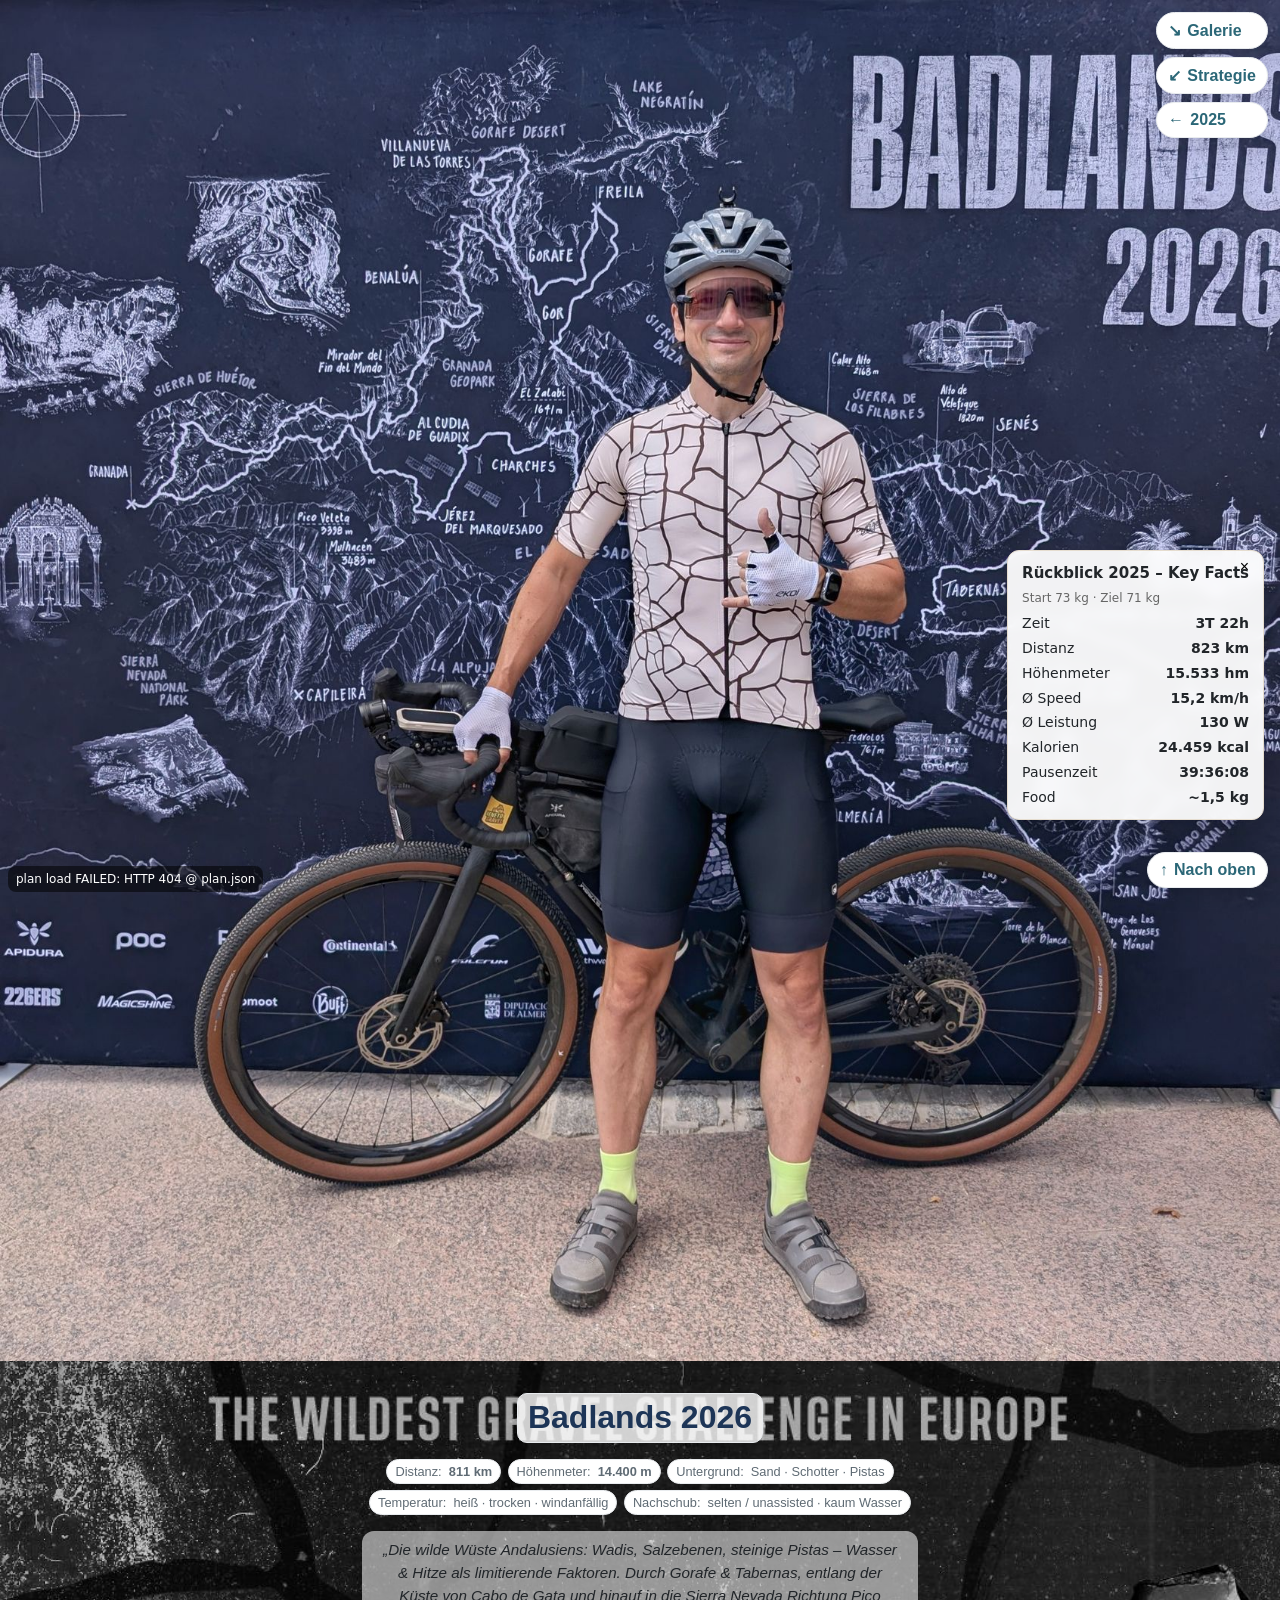
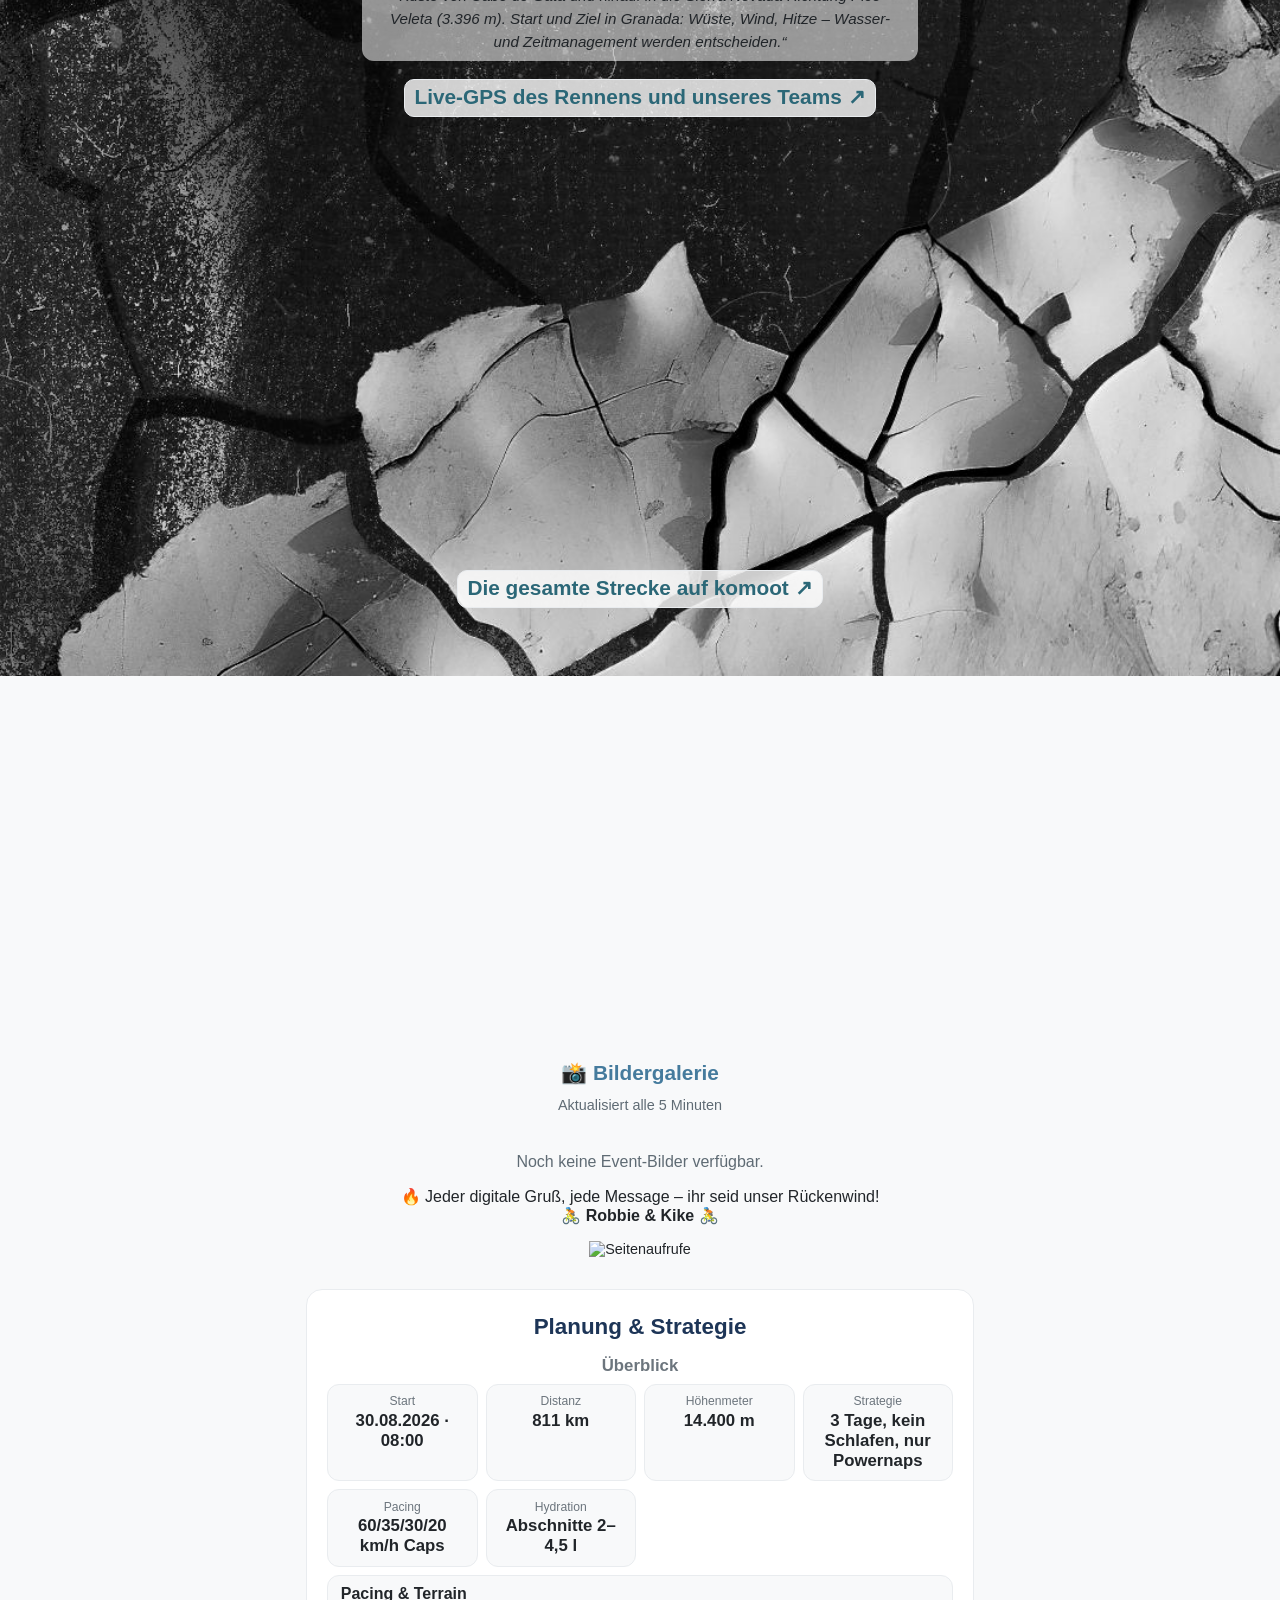
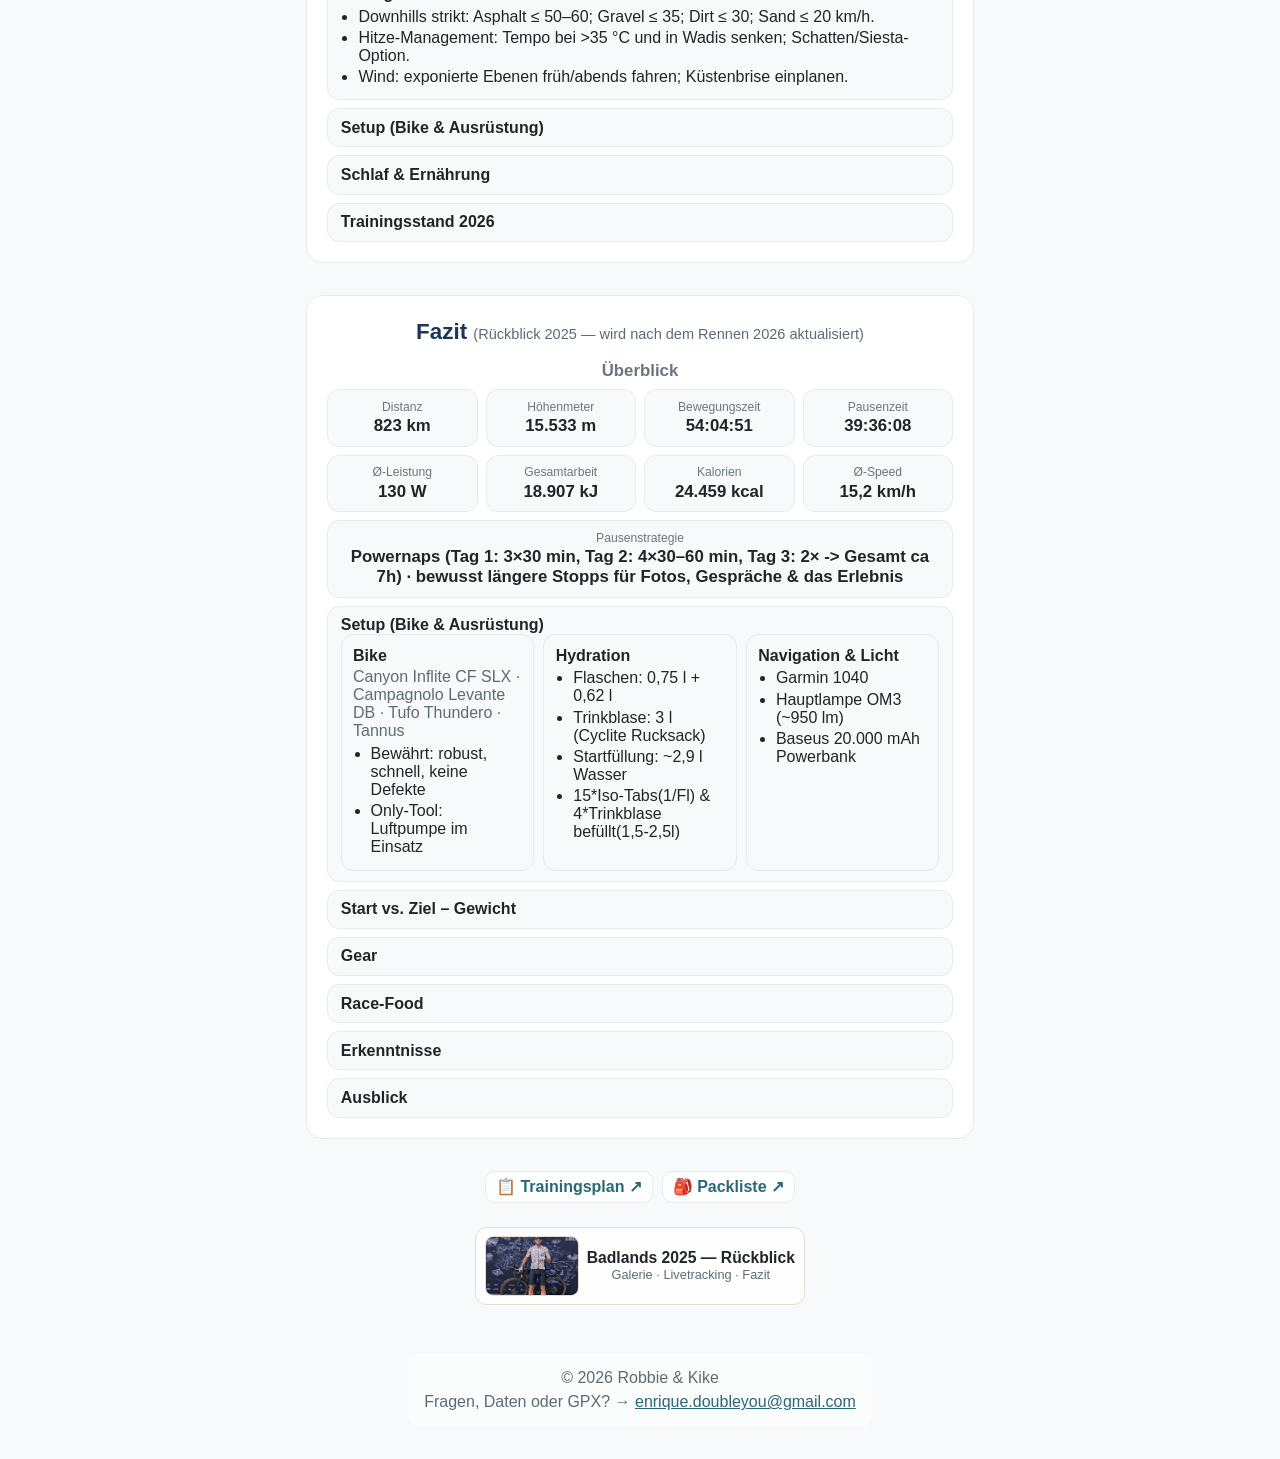
==== badlands-2026/index.html @ 0237805b "Add files via upload" ====
<!DOCTYPE html>
<html lang="de">
<head>
<meta charset="UTF-8" />
<meta name="viewport" content="width=device-width, initial-scale=1.0"/>
<title>Badlands 2026</title>
<style>
body {
  margin: 0;
  font-family: 'Segoe UI', Tahoma, Geneva, Verdana, sans-serif;
  background-color: #f8f9fa;
  color: #212529;
  display: flex;
  flex-direction: column;
  align-items: center;
}
header {
  width: 100%;
}
header img {
  width: 100%;
  height: auto;
  display: block;
}
main {
  padding: 1rem;
  max-width: 700px;
  width: 100%;
  box-sizing: border-box;
  text-align: center;
}
h1 {
  font-size: 2em;
  margin: 0.5em 0;
  color: #1d3557;
}
h1 a {
  text-decoration: none;
  color: inherit;
}
h1 a:hover {
  text-decoration: underline;
}
h2 {
  font-size: 1.3em;
  margin-bottom: 1em;
  color: #457b9d;
}
.responsive-frame {
  width: 100%;
  max-width: 700px;
  height: 400px;
  border: none;
  margin: 0 auto 2em;
  display: block;
}
.komoot {
  margin-bottom: 2em;
}
footer {
  text-align: center;
  padding: 1rem;
  color:var(--muted-global);
  background: rgba(255,255,255,.55);
  border-radius: 12px;
  margin: 1rem 12px 2rem;
}
@media(prefers-color-scheme:dark){ footer{ background: rgba(11,13,16,.55); } }
#counter {
  font-size: 0.9em;
  margin-top: 1em;
}
.bildergalerie{display:grid;grid-template-columns:repeat(auto-fit,minmax(110px,1fr));gap:8px;justify-items:center;margin-bottom:2em}
.bildergalerie>div{width:100%}
.bildergalerie img{width:100%;height:auto;aspect-ratio:4/3;object-fit:cover;border-radius:6px;cursor:pointer;box-shadow:0 2px 6px rgba(0,0,0,.1)}
.lightbox {
  display: none;
  position: fixed;
  z-index: 9999;
  top: 0;
  left: 0;
  width: 100vw;
  height: 100vh;
  background: rgba(0, 0, 0, 0.8);
  justify-content: center;
  align-items: center;
}
.lightbox img {
  max-width: 90vw;
  max-height: 90vh;
  box-shadow: 0 0 20px rgba(0,0,0,0.5);
}
.lightbox:target {
  display: flex;
}
.lightbox-close {
  position: absolute;
  top: 20px;
  right: 30px;
  color: white;
  font-size: 2em;
  text-decoration: none;
}
/* === Abschluss & Ressourcen (scoped, light theme) === */
.abschluss{--bg:#ffffff;--fg:#212529;--muted:#6c757d;--acc:#1d3557;--bd:#e9ecef;--chip:#f8f9fa}
.abschluss{margin:2rem auto;padding:1.25rem;border:1px solid var(--bd);border-radius:16px;background:var(--bg);max-width:700px}
.abschluss *{box-sizing:border-box;color:var(--fg)}
.abschluss h2{margin:.2rem 0 1rem;font-size:1.4rem;color:var(--acc)}
.abschluss h3{margin:1rem 0 .5rem;font-size:1.05rem;color:var(--muted)}
.badges{display:grid;grid-template-columns:repeat(auto-fit,minmax(140px,1fr));gap:.5rem;margin:0 0 .5rem;padding:0;list-style:none}
.badges li{background:var(--chip);border:1px solid var(--bd);padding:.6rem .7rem;border-radius:12px;display:flex;flex-direction:column;gap:.15rem}
.badges li.wide { grid-column: 1 / -1; }
.badges span{font-size:.76rem;color:var(--muted)}
.badges strong{font-size:1.05rem}
.grid{display:grid;grid-template-columns:repeat(auto-fit,minmax(180px,1fr));gap:.6rem}
.card{border:1px solid var(--bd);background:var(--chip);border-radius:12px;padding:.7rem}
.list{margin:.3rem 0 0;padding-left:1.1rem;text-align:left}
.list li{margin:.2rem 0}
.meta{display:flex;flex-wrap:wrap;gap:.5rem;margin-top:.5rem}
.chip{font-size:.75rem;padding:.2rem .45rem;border:1px solid var(--bd);border-radius:999px;background:#fff;color:var(--muted)}
.downloads{display:grid;grid-template-columns:repeat(auto-fit,minmax(220px,1fr));gap:.5rem;margin-top:.6rem}
.btn{display:inline-flex;align-items:center;justify-content:center;gap:.5rem;padding:.6rem .8rem;border-radius:10px;border:1px solid var(--bd);background:#fff;text-decoration:none}
.btn:hover{transform:translateY(-1px)}
.btn svg{width:18px;height:18px}
details.ab{border:1px solid var(--bd);border-radius:12px;background:var(--chip);padding:.6rem .8rem;margin-top:.5rem;text-align:left}
details.ab summary{cursor:pointer;font-weight:600;list-style:none}
details.ab summary::-webkit-details-marker{display:none}
.footer-minor{margin-top:.7rem;padding-top:.6rem;border-top:1px dashed var(--bd);display:flex;flex-wrap:wrap;gap:.5rem;align-items:center;justify-content:space-between}
@media (prefers-reduced-motion:no-preference){.btn{transition:transform .15s ease}}
/* === TOC FAB (Floating "Zur Galerie") === */
.toc-fab{position:fixed;right:max(12px, env(safe-area-inset-right));top:max(12px, env(safe-area-inset-top));z-index:9999;
display:inline-flex;align-items:center;gap:.4rem;padding:.5rem .7rem;border-radius:999px;border:1px solid #e9ecef;
background:#ffffff;text-decoration:none;box-shadow:0 6px 20px rgba(0,0,0,.12);font-weight:600}
.toc-fab:hover{transform:translateY(-1px)}
.toc-fab:focus{outline:2px solid #1d3557;outline-offset:2px}
@media (prefers-reduced-motion:no-preference){.toc-fab{transition:transform .15s ease, box-shadow .15s ease}}
@media (max-width:480px){.toc-fab span{display:none}}
@media (prefers-color-scheme:dark){
.toc-fab{background:#11161b;border-color:#2a2e33;color:#e8ecef;box-shadow:0 6px 20px rgba(0,0,0,.5)}
}
/*===util===*/html{scroll-behavior:smooth}/*===abschluss-auto-theme===*/.abschluss{--bg:#ffffff;--fg:#212529;--muted:#6c757d;--acc:#1d3557;--bd:#e9ecef;--chip:#f8f9fa;--ok:#00b37a;--warn:#ffb020;--err:#ff5a5f;scroll-margin-top:80px}@media(prefers-color-scheme:dark){.abschluss{--bg:#0b0d10;--fg:#e8ecef;--muted:#9aa4ad;--acc:#3aa0ff;--bd:#24303a;--chip:#12171c}}
/*===fab-top===*/.totop-fab{position:fixed;right:max(12px,env(safe-area-inset-right));bottom:max(12px,env(safe-area-inset-bottom));z-index:9999;display:inline-flex;align-items:center;gap:.4rem;padding:.5rem .7rem;border-radius:999px;border:1px solid #e9ecef;background:#ffffff;text-decoration:none;box-shadow:0 6px 20px rgba(0,0,0,.12);font-weight:600}.totop-fab:hover{transform:translateY(-1px)}.totop-fab:focus{outline:2px solid #1d3557;outline-offset:2px}@media(prefers-color-scheme:dark){.totop-fab{background:#11161b;border-color:#2a2e33;color:#e8ecef;box-shadow:0 6px 20px rgba(0,0,0,.5)}}
/* Badlands Kernaussagen */
.keychips{display:flex;flex-wrap:wrap;gap:.4rem;justify-content:center;margin:.5rem 0 1rem}
.keychips .chip{font-size:.8rem;padding:.25rem .5rem;border:1px solid #e9ecef;border-radius:999px;background:#fff;color:#495057}
.keynote{font-size:.95rem;color:#555;margin:.25rem 0 1rem}
/* FAB left (Strategie) */
.toc-left{position:fixed;left:max(12px,env(safe-area-inset-left));top:max(12px,env(safe-area-inset-top));z-index:9999;
display:inline-flex;align-items:center;gap:.4rem;padding:.5rem .7rem;border-radius:999px;border:1px solid #e9ecef;
background:#ffffff;text-decoration:none;box-shadow:0 6px 20px rgba(0,0,0,.12);font-weight:600}
.toc-left:hover{transform:translateY(-1px)}
@media (prefers-color-scheme:dark){
.toc-left{background:#11161b;border-color:#2a2e33;color:#e8ecef;box-shadow:0 6px 20px rgba(0,0,0,.5)}
}
/* === Desert Theme (Wüste/Meer) === */
:root{
--sand:#f3e6cf;
--dune:#ead9bd;
--sea:#2b6777;
--bd-desert:#e6ddcf;
}
@media(prefers-color-scheme:dark){
:root{
--sand:#2b241d;
--dune:#342b23;
--sea:#7bc3d4;
--bd-desert:#463b30;
}
}
body{
background-image:
  linear-gradient(180deg, rgba(243,230,207,.40) 0%, rgba(234,217,189,.40) 55%, rgba(239,246,248,.55) 100%),
  url('badlands-bg.jpg');
background-size: cover;
background-position: center top;
background-attachment: fixed;
background-repeat: no-repeat;
}
@media(prefers-color-scheme:dark){
body{
background-image:
  linear-gradient(180deg, rgba(43,36,29,.45) 0%, rgba(52,43,35,.45) 55%, rgba(20,26,31,.6) 100%),
  url('badlands-bg.jpg');
}
}
@media (pointer: coarse){
body{ background-attachment: scroll; }
}
a{ color: var(--sea); }
.keynote{max-width:62ch;margin:.75rem auto 1rem;text-align:center;line-height:1.5;padding:.5rem 1rem;background:rgba(255,255,255,.55);border-radius:12px}
@media(prefers-color-scheme:dark){.keynote{background:rgba(11,13,16,.55)}}
@media (max-width:480px){.keynote{font-size:.98rem}}
.responsive-frame{width:100%;aspect-ratio:16/9;border:0}
.mini-prev{display:flex;justify-content:center;margin:.5rem 0 1rem}
.mini-card{display:grid;grid-template-columns:92px 1fr;gap:.6rem;align-items:center;
border:1px solid var(--bd-desert, #e9ecef);border-radius:12px;padding:.5rem .6rem;text-decoration:none;background:#ffffffdd}
.mini-thumb{width:92px;height:58px;border-radius:8px;border:1px solid var(--bd-desert, #e9ecef);object-fit:cover;display:block}
.mini-card strong{display:block;font-size:.98rem}
.mini-card span{display:block;font-size:.8rem;color:var(--muted-global)}
@media(prefers-color-scheme:dark){
.mini-card{background:#11161bdd;border-color:#2a2e33}
.mini-thumb{border-color:#2a2e33;background:linear-gradient(135deg,#4a3f30,#34302a)}
.mini-card span{color:#a5acb1}
}
.fab.bl-left{
position:fixed;left:max(12px,env(safe-area-inset-left));bottom:max(12px,env(safe-area-inset-bottom));z-index:9999;
display:inline-flex;align-items:center;gap:.4rem;padding:.55rem .8rem;border-radius:999px;border:1px solid var(--bd-desert, #e9ecef);
background:#ffffffe6;text-decoration:none;box-shadow:0 6px 20px rgba(0,0,0,.12);font-weight:600
}
.fab.bl-left:hover{transform:translateY(-1px)}
@media(prefers-color-scheme:dark){
.fab.bl-left{background:#11161be6;border-color:#2a2e33;color:#e8ecef;box-shadow:0 6px 20px rgba(0,0,0,.5)}
}
.komoot h2{text-align:center}
:root{ --fg-global:#212529; --muted-global:#5f6b74; }
@media(prefers-color-scheme:dark){
:root{ --fg-global:#e8ecef; --muted-global:#b4bec7; }
}
body{ color: var(--fg-global); }
footer{ color: var(--muted-global); }
.keychips .chip{ color: var(--muted-global); }
.mini-card span{ color: var(--muted-global); }
.keynote{ color: var(--fg-global); }
#timestamp, #noImages{ color: var(--muted-global) !important; }
@media (prefers-color-scheme:dark){
h1, h2 { color:#3aa0ff; }
}
@media (prefers-color-scheme:dark){
.keychips .chip{
background:#141a1f;
border-color:#2a2e33;
color:var(--fg-global);
}
.keychips .chip strong{ color:var(--fg-global); }
}
.fab-stack{
position:fixed;
right:max(12px, env(safe-area-inset-right));
top:max(12px, env(safe-area-inset-top));
z-index:9999;
display:flex;
flex-direction:column;
gap:8px;
}
.fab-pill{
display:inline-flex;align-items:center;gap:.4rem;
padding:.5rem .7rem;border-radius:999px;border:1px solid #e9ecef;
background:#ffffff;text-decoration:none;box-shadow:0 6px 20px rgba(0,0,0,.12);font-weight:600
}
.fab-pill:hover{transform:translateY(-1px)}
.fab-pill:focus{outline:2px solid #1d3557;outline-offset:2px}
@media (prefers-color-scheme:dark){
.fab-pill{background:#11161b;border-color:#2a2e33;color:#e8ecef;box-shadow:0 6px 20px rgba(0,0,0,.5)}
}
@media (max-width:480px){.fab-pill span{display:none}}
.mini-card, .mini-card:visited { color: inherit; }
.mini-card{ -webkit-tap-highlight-color: rgba(0,0,0,0); }
.mini-thumb{ -webkit-tap-highlight-color: rgba(0,0,0,0); }
.mini-card:focus, .mini-card:active{ outline: none; box-shadow: none; }
.mini-card{
transition: border-color .15s ease, box-shadow .15s ease, transform .15s ease;
}
.mini-card:hover, .mini-card:focus-visible{
border-color: var(--sea);
box-shadow: 0 6px 22px rgba(0,0,0,.18), 0 2px 6px rgba(0,0,0,.12);
transform: translateY(-1px) scale(1.01);
}
@media (prefers-color-scheme:dark){
.mini-card:hover, .mini-card:focus-visible{
border-color: #3aa0ff;
box-shadow: 0 10px 28px rgba(0,0,0,.45), 0 2px 8px rgba(0,0,0,.35);
}
}
@media (prefers-reduced-motion:reduce){
.mini-card{ transition: border-color .15s ease, box-shadow .15s ease; }
.mini-card:hover, .mini-card:focus-visible{ transform:none; }
}
.link-card{
display:inline-flex;align-items:center;gap:.4rem;
padding:.35rem .6rem;border-radius:10px;border:1px solid #e9ecef;
background:#ffffffcc;text-decoration:none;font-weight:600;
transition:border-color .15s ease, box-shadow .15s ease, transform .15s ease;
}
.link-card:hover, .link-card:focus-visible{
border-color:var(--sea);
box-shadow:0 6px 22px rgba(0,0,0,.18), 0 2px 6px rgba(0,0,0,.12);
transform:translateY(-1px) scale(1.01);
}
@media (prefers-color-scheme:dark){
.link-card{background:#11161bcc;border-color:#2a2e33;color:#e8ecef}
.link-card:hover, .link-card:focus-visible{
border-color:#3aa0ff;
box-shadow:0 10px 28px rgba(0,0,0,.45), 0 2px 8px rgba(0,0,0,.35);
}
}
@media (max-width:480px){ .link-card{ padding:.3rem .55rem } }
@media (prefers-reduced-motion:reduce){ .link-card{ transition:border-color .15s ease, box-shadow .15s ease; } }
.komoot #komoot-action{ text-align:center; }
h2 .heading-card{ font-size:1em; line-height:1.2; }
h2{ text-align:center; }
@media (max-width:480px){
.fab-pill span{ display:inline; }
.fab-pill{ padding:.45rem .6rem; }
}
@media (max-width:360px){.bildergalerie{grid-template-columns:repeat(auto-fit,minmax(100px,1fr))}}
.setup-media{display:grid;grid-template-columns:repeat(auto-fit,minmax(160px,1fr));gap:10px;margin-top:.6rem}
.setup-media figure{margin:0}
.setup-media img{width:100%;height:auto;aspect-ratio:4/3;object-fit:cover;border-radius:8px;box-shadow:0 2px 6px rgba(0,0,0,.1)}
.setup-media figcaption{font-size:.8rem;color:var(--muted-global);text-align:center;margin-top:.3rem}
.setup-placeholder{padding:.6rem;border:1px dashed var(--bd, #e9ecef);border-radius:8px;color:var(--muted-global);text-align:center}
/* Key-Facts Bubble */
.fazit-bubble {
position: fixed; right: 16px; bottom: 80px; z-index: 1000;
max-width: 280px; padding: 12px 14px; border-radius: 12px;
backdrop-filter: blur(6px);
background: #fffffff0; border: 1px solid var(--bd-desert, #e9ecef);
box-shadow: 0 8px 28px rgba(0,0,0,.14);
font-family: system-ui, -apple-system, Segoe UI, Roboto, sans-serif;
font-size: 14px; line-height: 1.35;
}
.fazit-bubble h4 { margin: 0 0 6px 0; font-size: 15px; }
.fazit-bubble .muted { color: #666; font-size: 12px; }
.fazit-bubble .kpi { display: grid; grid-template-columns: auto auto;
gap: 6px 10px; margin-top: 8px; font-variant-numeric: tabular-nums; }
.fazit-bubble .kpi b { justify-self: end; }
.fazit-bubble .close { position:absolute; top:6px; right:8px; cursor:pointer;
border:none; background:transparent; font-size:16px; }
@media (prefers-color-scheme:dark){
.fazit-bubble{ background:#11161be6; border-color:#2a2e33; color:#e8ecef;
box-shadow: 0 10px 28px rgba(0,0,0,.5); }
.fazit-bubble .muted{ color:#9aa4ad; }
}
/* Trainingsplan/Packliste-Links unten */
.res-links{display:flex; gap:.6rem; justify-content:center; flex-wrap:wrap; margin:1.5rem 0}
</style>
<meta name="description" content="&quot;Die wilde Wüste Andalusiens: Wadis, Salzebenen, steinige Pistas – Wasser & Hitze als limitierende Faktoren. Durch Gorafe & Tabernas, entlang der Küste von Cabo de Gata und hinauf in die Sierra Nevada Richtung Pico Veleta (3.396 m). Start und Ziel in Granada: Wüste, Wind, Hitze – Wasser- und Zeitmanagement werden entscheiden.&quot;">
<meta property="og:title" content="Badlands 2026 — Live-Tracking, Galerie &amp; Planung">
<meta property="og:description" content="&quot;Die wilde Wüste Andalusiens: Wadis, Salzebenen, steinige Pistas – Wasser & Hitze als limitierende Faktoren. Durch Gorafe & Tabernas, entlang der Küste von Cabo de Gata und hinauf in die Sierra Nevada Richtung Pico Veleta (3.396 m). Start und Ziel in Granada: Wüste, Wind, Hitze – Wasser- und Zeitmanagement werden entscheiden.&quot;">
<meta property="og:type" content="website">
<meta property="og:locale" content="de_DE">
<meta property="og:image" content="https://enrique-doubleyou.github.io/badlands-hub/badlands-2026/start-foto.jpg">
<meta name="twitter:card" content="summary_large_image">
<meta name="twitter:title" content="Badlands 2026 — Live-Tracking, Galerie &amp; Planung">
<meta name="twitter:description" content="&quot;Die wilde Wüste Andalusiens: Wadis, Salzebenen, steinige Pistas – Wasser & Hitze als limitierende Faktoren. Durch Gorafe & Tabernas, entlang der Küste von Cabo de Gata und hinauf in die Sierra Nevada Richtung Pico Veleta (3.396 m). Start und Ziel in Granada: Wüste, Wind, Hitze – Wasser- und Zeitmanagement werden entscheiden.&quot;">
<meta name="twitter:image" content="https://enrique-doubleyou.github.io/badlands-hub/badlands-2026/start-foto.jpg">
</head>
<body>
<div id="top" aria-hidden="true"></div>

<div class="fab-stack" id="fab-stack">
<a class="fab-pill" href="#galerie" aria-label="Zur Galerie springen">↘ <span>Galerie</span></a>
<a class="fab-pill" href="#plan" aria-label="Zum Strategie-Teil">↙ <span>Strategie</span></a>
<a class="fab-pill" href="#badlands2025-prev" aria-label="Zum Rückblick 2025">← <span>2025</span></a>
</div>

<header>
<img src="start-foto.jpg" alt="Kike mit Gravel-Bike vor dem Badlands-2026-Streckenplakat in Granada">
</header>

<main>

<h1><a class="link-card link-card-title" href="https://www.badlands.cc">Badlands 2026</a></h1>

<div class="keychips" id="kernaussagen">
<span class="chip">Distanz: &nbsp;<strong>811&nbsp;km</strong> </span>
<span class="chip">Höhenmeter: &nbsp;<strong>14.400&nbsp;m</strong></span>
<span class="chip">Untergrund: &nbsp;Sand · Schotter · Pistas</span>
<span class="chip">Temperatur: &nbsp;heiß · trocken · windanfällig</span>
<span class="chip">Nachschub: &nbsp;selten / unassisted · kaum Wasser</span></div>

<p class="keynote"><em>&bdquo;Die wilde Wüste Andalusiens: Wadis, Salzebenen, steinige Pistas – Wasser &amp; Hitze als limitierende Faktoren. Durch Gorafe &amp; Tabernas, entlang der Küste von Cabo de Gata und hinauf in die Sierra Nevada Richtung Pico Veleta (3.396 m). Start und Ziel in Granada: Wüste, Wind, Hitze – Wasser- und Zeitmanagement werden entscheiden.&ldquo;</em></p>

<!-- TODO: Link/iframe auf badlands26 aktualisieren, sobald followmychallenge.com ihn freischaltet -->
<h2><a class="link-card heading-card" href="https://followmychallenge.com/live/badlands25/" target="_blank" rel="noopener">Live-GPS des Rennens und unseres Teams ↗</a></h2><iframe class="responsive-frame" src="https://followmychallenge.com/live/badlands25/" title="Follow My Challenge Livetracking"></iframe>

<div class="komoot">
<h2><a class="link-card heading-card" href="https://www.komoot.de/tour/3234371763?share_token=aoc52ygr62g2V7xd0WSLEr2wT8WzVEIkkxuY1nqmmp4g3jSWCE" target="_blank" rel="noopener">Die gesamte Strecke auf komoot ↗</a></h2>
<iframe class="responsive-frame" src="https://www.komoot.de/tour/3234371763/embed?share_token=aoc52ygr62g2V7xd0WSLEr2wT8WzVEIkkxuY1nqmmp4g3jSWCE&profile=1" title="komoot-Streckenverlauf Badlands 2026" loading="lazy"></iframe>
</div>

<h2 id="galerie">📸 Bildergalerie</h2>
<p style="font-size:0.9em;color:var(--muted-global);margin:-.5rem 0 0.5rem">Aktualisiert alle 5 Minuten</p>
<div id="bildergalerie" class="bildergalerie"></div>
<p id="noImages" style="text-align: center; color:var(--muted-global); display: none;">Noch keine Event-Bilder verfügbar.</p>
<p id="timestamp" style="font-size: 0.8em; color:var(--muted-global);"></p>

<p style="text-align:center">🔥 Jeder digitale Gruß, jede Message – ihr seid unser Rückenwind!<br><strong>🚴 Robbie & Kike 🚴</strong></p>

<div id="counter"><img src="https://visitor-badge.laobi.icu/badge?page_id=enrique-doubleyou.badlands2026" alt="Seitenaufrufe"></div>

<section class="abschluss" id="plan">
<h2>Planung &amp; Strategie</h2>
<div>
<h3>Überblick</h3>
<ul class="badges">
<!-- TODO: Startdatum bestätigen (aktuell Annahme wie im Hub: 30.08.2026) -->
<li><span>Start</span><strong>30.08.2026 · 08:00</strong></li>
<li><span>Distanz</span><strong>811&nbsp;km</strong></li>
<li><span>Höhenmeter</span><strong>14.400&nbsp;m</strong></li>
<li><span>Strategie</span><strong>3&nbsp;Tage, kein Schlafen, nur Powernaps</strong></li>
<li><span>Pacing</span><strong>60/35/30/20 km/h Caps</strong></li>
<li><span>Hydration</span><strong>Abschnitte 2–4,5&nbsp;l</strong></li>
</ul>
</div>

<details class="ab" open>
<summary>Pacing &amp; Terrain</summary>
<ul class="list">
<li>Downhills strikt: Asphalt ≤ 50–60; Gravel ≤ 35; Dirt ≤ 30; Sand ≤ 20 km/h.</li>
<li>Hitze-Management: Tempo bei >35 °C und in Wadis senken; Schatten/Siesta-Option.</li>
<li>Wind: exponierte Ebenen früh/abends fahren; Küstenbrise einplanen.</li>
</ul>
</details>

<details class="ab">
<summary>Setup (Bike &amp; Ausrüstung)</summary>
<div class="grid" role="list">
<div class="card" role="listitem">
<strong>Bike</strong>
<p style="margin:.2rem 0;color:var(--muted-global)">Canyon Inflite CF SLX · Campagnolo Levante DB · Tufo Thundero · Tannus</p>
<ul class="list">
<li>Zielgewicht (ohne Wasser): ≤ 13&nbsp;kg</li>
<li>Reifen: Tufo Thundero 40–45&nbsp;mm</li>
</ul>
</div>
<div class="card" role="listitem">
<strong>Hydration</strong>
<ul class="list">
<li>Flaschen: 0,75&nbsp;l + 0,6&nbsp;l</li>
<li>Blase: 3&nbsp;l (Rucksack)</li>
</ul>
</div>
<div class="card" role="listitem">
<strong>Navigation</strong>
<ul class="list">
<li>Headunit: Garmin Edge 830</li>
<li>Backup: Powerbank + Handy in Top Tube</li>
</ul>
</div>
</div>
</details>

<details class="ab">
<summary>Schlaf &amp; Ernährung</summary>
<ul class="list">
<li>Strategie: 3&nbsp;Tage durchfahren, nur Powernaps (20–25&nbsp;min alle 4–5&nbsp;h); kein Schlafen im Bett.</li>
<li>Realfood unterwegs + Gels/Riegel/Elektrolyte; Kältemanagement für Getränke.</li>
<li>Wasserstrategie pro Abschnitt vorab markieren (Tanke, Supermarkt, Brunnen).</li>
</ul>
</details>

<details class="ab">
<summary>Trainingsstand 2026</summary>
<ul class="badges">
<li><span>FTP</span><strong>270&nbsp;W</strong></li>
<li><span>Gewicht</span><strong>72,5&nbsp;kg</strong></li>
<li><span>VO₂max</span><strong>59</strong></li>
<li class="wide"><span>Trainingsumfang seit Badlands 2025</span><strong>12.800&nbsp;km · 565&nbsp;h · 52.000&nbsp;hm · 350.000&nbsp;kcal</strong></li>
</ul>
</details>
</section>

<section class="abschluss" id="fazit">
<h2>Fazit <span style="font-size:.65em;color:var(--muted-global);font-weight:400">(Rückblick 2025 — wird nach dem Rennen 2026 aktualisiert)</span></h2>
<div>
<h3>Überblick</h3>
<ul class="badges">
<li><span>Distanz</span><strong>823&nbsp;km</strong></li>
<li><span>Höhenmeter</span><strong>15.533&nbsp;m</strong></li>
<li><span>Bewegungszeit</span><strong>54:04:51</strong></li>
<li><span>Pausenzeit</span><strong>39:36:08</strong></li>
<li><span>Ø‑Leistung</span><strong>130&nbsp;W</strong></li>
<li><span>Gesamtarbeit</span><strong>18.907&nbsp;kJ</strong></li>
<li><span>Kalorien</span><strong>24.459&nbsp;kcal</strong></li>
<li><span>Ø‑Speed</span><strong>15,2&nbsp;km/h</strong></li>
<li class="wide"><span>Pausenstrategie</span><strong>Powernaps (Tag 1: 3×30&nbsp;min, Tag 2: 4×30–60&nbsp;min, Tag 3: 2× -> Gesamt ca 7h) · bewusst längere Stopps für Fotos, Gespräche & das Erlebnis</strong></li>
</ul>
</div>

<details class="ab" open>
<summary>Setup (Bike &amp; Ausrüstung)</summary>
<div class="grid" role="list">
<div class="card" role="listitem">
<strong>Bike</strong>
<p style="margin:.2rem 0;color:var(--muted-global)">Canyon Inflite CF SLX · Campagnolo Levante DB · Tufo Thundero · Tannus</p>
<ul class="list">
<li>Bewährt: robust, schnell, keine Defekte</li>
<li>Only-Tool: Luftpumpe im Einsatz</li>
</ul>
</div>
<div class="card" role="listitem">
<strong>Hydration</strong>
<ul class="list">
<li>Flaschen: 0,75&nbsp;l + 0,62&nbsp;l</li>
<li>Trinkblase: 3&nbsp;l (Cyclite Rucksack)</li>
<li>Startfüllung: ~2,9&nbsp;l Wasser</li>
<li>15*Iso-Tabs(1/Fl) & 4*Trinkblase befüllt(1,5-2,5l)</li>
</ul>
</div>
<div class="card" role="listitem">
<strong>Navigation &amp; Licht</strong>
<ul class="list">
<li>Garmin 1040</li>
<li>Hauptlampe OM3 (~950&nbsp;lm)</li>
<li>Baseus 20.000&nbsp;mAh Powerbank</li>
</ul>
</div>
</div>
</details>

<details class="ab">
<summary>Start vs. Ziel – Gewicht</summary>
<div class="card">
<table style="width:100%;border-collapse:collapse">
<thead>
<tr><th style="text-align:left">Bereich</th><th style="text-align:right">Start</th><th style="text-align:right">Ziel</th></tr>
</thead>
<tbody>
<tr><td>Bike (inkl. Gear, Food, 2/3 Wasser)</td><td style="text-align:right">15,5&nbsp;kg</td><td style="text-align:right">~13,1–13,3&nbsp;kg*</td></tr>
<tr><td>Fahrer</td><td style="text-align:right">73&nbsp;kg</td><td style="text-align:right">71&nbsp;kg</td></tr>
<tr><td><strong>System gesamt</strong></td><td style="text-align:right"><strong>~89&nbsp;kg</strong></td><td style="text-align:right"><strong>~84&nbsp;kg</strong></td></tr>
</tbody>
</table>
<p class="meta"><span class="chip">* nach Verbrauch von ~1,5&nbsp;kg Food &amp; ~2,9&nbsp;l Wasser</span></p>
</div>
</details>

<details class="ab">
<summary>Gear</summary>
<ul class="list">
<li>Apidura Racing Frame Pack 2,4&nbsp;l (145&nbsp;g) &amp; Top Tube 1&nbsp;l (105&nbsp;g)</li>
<li>Wolftooth B-RAD + Elite Cannibal: Werkzeugbox (Bianchi 400&nbsp;ml) unterm Unterrohr – bewährt</li>
<li>Cyclite Race Backpack 7&nbsp;l (311&nbsp;g)</li>
<li>Kleidung im Einsatz: Everve Bib, Ekoi Trikot, Siroko LS, Gore Torrent, LeCol Gilet, Buff, Cap, Handschuhe</li>
<li>Assos UV-Armlinge zu warm; GripGrab UV-Beinlinge ungenutzt</li>
<li>Schlaf/Notfall: SOL Bivvy (215&nbsp;g); Option 2026: Notfallfolie (60&nbsp;g)</li>
</ul>
</details>

<details class="ab">
<summary>Race‑Food</summary>
<ul class="list">
<li>Verbrauch: 6× Maurten 160 · 8× Maurten 100 · 4× Maurten 100 CAF</li>
<li>6× 226ERS HydraJelly · 10× Riegel (~30&nbsp;g) · 15/20 Iso‑Tabs</li>
<li>≈1,5&nbsp;kg Food genutzt (~4.300&nbsp;kcal · ~875&nbsp;g KH · ~400&nbsp;mg Koffein)</li>
<li>Rest am Ende: ~465&nbsp;g Food</li>
<li>Wasser Start: ~2,9&nbsp;l (2/3 Befüllung)</li>
</ul>
</details>

<details class="ab">
<summary>Erkenntnisse</summary>
<ul class="list">
<li>Bewusstes Socialising &amp; Foto‑Stops → kein All‑Out‑Race</li>
<li>Ernährung: ~50–60&nbsp;% Startnahrung genutzt, Rest lokal ergänzt</li>
<li>Setup funktioniert unter Hitze/Staub zuverlässig</li>
</ul>
</details>

<details class="ab">
<summary>Ausblick</summary>
<ul class="list">
<li>Fahrergewicht Ziel: 69–70&nbsp;kg</li>
<li>FTP 280–300&nbsp;W · VO₂max &gt; 60</li>
<li>Race‑Modus 2026: weniger Social‑Stops, straffere Fuel‑Taktik</li>
<li>Basajaun war Training, Badlands 2025 Erlebnis – <strong>2026 wird Race ;)</strong></li>
</ul>
</details>
</section>

<div class="res-links">
<!-- TODO: echte Links eintragen, sobald vorhanden -->
<a class="link-card" href="#" id="link-trainingsplan">📋 Trainingsplan ↗</a>
<a class="link-card" href="#" id="link-packliste">🎒 Packliste ↗</a>
</div>

<div class="mini-prev" id="badlands2025-prev">
<a class="mini-card" href="https://enrique-doubleyou.github.io/badlands/" title="Zur Badlands-2025-Seite">
<img class="mini-thumb" src="https://enrique-doubleyou.github.io/badlands-hub/badlands-2026/start-foto.jpg" alt="Badlands 2025 Banner">
<div class="mini-meta">
<strong>Badlands 2025 — Rückblick</strong>
<span>Galerie · Livetracking · Fazit</span>
</div>
</a>
</div>

</main>

<footer>&copy; 2026 Robbie & Kike
<div id="footer-contact" style="margin-top:.4rem;color:var(--muted-global)">Fragen, Daten oder GPX? → <a href="mailto:enrique.doubleyou@gmail.com">enrique.doubleyou@gmail.com</a></div>
</footer>

<a class="totop-fab" href="#top" aria-label="Nach oben">↑ <span>Nach&nbsp;oben</span></a>

<script>
// === Badlands 2026 Live-Galerie (Cloudinary) ===
const CLOUD_NAME = 'c53b7kse';
const TAG = 'badlands2026';
const LIST_URL = `https://res.cloudinary.com/${CLOUD_NAME}/image/list/${TAG}.json`;

function thumbUrl(it){ return `https://res.cloudinary.com/${CLOUD_NAME}/image/upload/w_360,h_270,c_fill,q_auto,f_auto/${it.public_id}.${it.format}`; }
function fullUrl(it){ return `https://res.cloudinary.com/${CLOUD_NAME}/image/upload/w_1600,q_auto,f_auto/${it.public_id}.${it.format}`; }

const feedGrid = document.getElementById("bildergalerie");
const noteNoImages = document.getElementById("noImages");
const noteTs = document.getElementById("timestamp");
const seen = new Set();

function addItem(it, index){
  if(!it || !it.public_id || seen.has(it.public_id)) return;
  seen.add(it.public_id);
  const wrap = document.createElement("div");
  const link = document.createElement("a"); link.href = `#img${index}`;
  const img = new Image();
  img.loading = "lazy";
  img.decoding = "async";
  img.alt = "Renn-Foto Badlands 2026";
  img.src = thumbUrl(it);
  link.appendChild(img);
  wrap.appendChild(link);
  feedGrid.appendChild(wrap);

  const lb = document.createElement("div");
  lb.className = "lightbox";
  lb.id = `img${index}`;
  lb.innerHTML = `<a href="#" class="lightbox-close">&times;</a><img src="${fullUrl(it)}" alt="Großansicht">`;
  document.body.appendChild(lb);

  link.addEventListener("click",(ev)=>{ ev.preventDefault(); lb.style.display="flex"; document.body.style.overflow="hidden"; });
  const closeEl = lb.querySelector(".lightbox-close");
  closeEl.addEventListener("click",(ev)=>{ ev.preventDefault(); lb.style.display="none"; document.body.style.overflow=""; });
  lb.addEventListener("click",(ev)=>{ if(ev.target===lb){ lb.style.display="none"; document.body.style.overflow=""; } });
}
document.addEventListener("keydown",(ev)=>{
  if(ev.key==="Escape"){
    document.querySelectorAll('.lightbox').forEach(lb=>{
      if(lb.style.display==="flex"){ lb.style.display="none"; document.body.style.overflow=""; }
    });
  }
});

async function loadGallery(){
  try{
    const res = await fetch(LIST_URL, {cache:"no-store"});
    if(!res.ok) throw new Error("HTTP "+res.status);
    const data = await res.json();
    const items = (data.resources||[]).slice().sort((a,b)=> new Date(a.created_at)-new Date(b.created_at));
    items.forEach((it,i)=> addItem(it, i+1));
    if(items.length){
      noteTs.textContent = "Letzte Aktualisierung: " + new Date().toLocaleString("de-DE");
      noteNoImages.style.display = "none";
    } else {
      noteNoImages.style.display = "block";
    }
  }catch(e){
    console.error(e);
    noteNoImages.style.display = "block";
  }
}
loadGallery();
setInterval(loadGallery, 5*60*1000);
document.addEventListener("visibilitychange", ()=>{ if(!document.hidden) loadGallery(); });
</script>

<script>
(async function loadPlan(){
  let cfg=null; let lastErr=null; let usedUrl=null;
  const usp = new URLSearchParams(location.search);
  const planParam = usp.get('plan');
  const debugOn = usp.get('debug') === '1';
  const candidates = planParam ? [planParam] : ['./plan_v2.json','./plan.json','plan_v2.json','plan.json'];
  for(const url of candidates){
    try{
      const res = await fetch(url, {cache:'no-store'});
      if(!res.ok){ lastErr = new Error('HTTP '+res.status+' @ '+url); continue; }
      cfg = await res.json(); usedUrl = url; break;
    }catch(e){ lastErr = e; }
  }
  const dbg = document.createElement('div');
  dbg.style.cssText = "position:fixed;left:8px;bottom:8px;background:#0008;color:#fff;padding:6px 8px;border-radius:8px;font:12px/1.2 system-ui;z-index:99999;display:none";
  dbg.id = "plan-debug";
  dbg.textContent = usedUrl ? ("plan loaded: "+usedUrl) : ("plan load FAILED: "+(lastErr && (lastErr.message||lastErr)) );
  document.body.appendChild(dbg);
  if(debugOn || !cfg){ dbg.style.display='block'; }
  if(!cfg){ console.warn('plan not loaded:', lastErr); return; }
  console.log('Loaded plan config from', usedUrl);
  if(debugOn){ alert('plan geladen aus: '+usedUrl); }

  const $ = (s, r=document)=>r.querySelector(s);
  const $$ = (s, r=document)=>Array.from(r.querySelectorAll(s));

  if(cfg.site){
    if(cfg.site.keynote){ const kn=$(".keynote"); if(kn) kn.innerHTML=`<em>${cfg.site.keynote}</em>`; }
    if(Array.isArray(cfg.site.keychips)){ const kc=$("#kernaussagen"); if(kc){ kc.innerHTML = cfg.site.keychips.map(ch=>`<span class="chip">${ch.label}: &nbsp;<strong>${ch.value}</strong></span>`).join(""); } }
    if(cfg.site.team && cfg.site.team.shout){ const p=Array.from(document.querySelectorAll("p")).find(x=>x.textContent.includes("Rückenwind")); if(p){ const n=cfg.site.team.names||"🚴 Robbie & Kike 🚴"; p.innerHTML=`${cfg.site.team.shout}<br><strong>${n}</strong>`; } }
    if(cfg.site.contact && cfg.site.contact.email){
      const fm = document.querySelector("#abschluss .footer-minor div");
      if(fm){ fm.innerHTML = `Fragen, Daten oder GPX? → <a href="mailto:${cfg.site.contact.email}">${cfg.site.contact.email}</a>`; }
      const fc = document.getElementById("footer-contact");
      if(fc){ fc.innerHTML = `Fragen, Daten oder GPX? → <a href="mailto:${cfg.site.contact.email}">${cfg.site.contact.email}</a>`; }
    }
    if(cfg.site.badlands2025 && cfg.site.badlands2025.meta){ const span=$("#badlands2025-prev .mini-card span"); if(span) span.textContent = cfg.site.badlands2025.meta; }
  }

  const plan = $("#plan");
  if(plan && cfg.plan){
    if(cfg.plan.overview){
      const bd=$("ul.badges", plan);
      if(bd){
        const ov=cfg.plan.overview, m=(l,v)=>v?`<li><span>${l}</span><strong>${v}</strong></li>`:"";
        bd.innerHTML=[m("Start",ov.start),m("Distanz",ov.distanz),m("Höhenmeter",ov.hm),m("Strategie",ov.strategie),m("Pacing",ov.pacing),m("Hydration",ov.hydration)].filter(Boolean).join("");
      }
    }
    const details = $$(".ab", plan);
    if(details[0] && Array.isArray(cfg.plan.pacing_terrain)){
      const ul=$("ul.list", details[0]); if(ul) ul.innerHTML = cfg.plan.pacing_terrain.map(t=>`<li>${t}</li>`).join("");
    }
    if(details[1] && cfg.plan.setup){
      const cards = $$(".card", details[1]);
      if(cards[0]){ const p=cards[0].querySelector("p"); if(p) p.textContent = cfg.plan.setup.bike_meta||""; const ul=cards[0].querySelector("ul.list"); if(ul) ul.innerHTML=(cfg.plan.setup.bike_points||[]).map(i=>`<li>${i}</li>`).join(""); }
      if(cards[1]){ const ul=cards[1].querySelector("ul.list"); if(ul) ul.innerHTML=(cfg.plan.setup.hydration_points||[]).map(i=>`<li>${i}</li>`).join(""); }
      if(cards[2]){ const ul=cards[2].querySelector("ul.list"); if(ul) ul.innerHTML=(cfg.plan.setup.nav_points||[]).map(i=>`<li>${i}</li>`).join(""); }
      if(Array.isArray(cfg.plan.setup.media) && cfg.plan.setup.media.length){
        let grid = details[1].querySelector(".setup-media");
        if(!grid){
          const h=document.createElement("h3"); h.textContent="Setup-Fotos"; details[1].appendChild(h);
          grid=document.createElement("div"); grid.className="setup-media"; details[1].appendChild(grid);
        }
        const startIndex = document.querySelectorAll(".lightbox").length + 40000;
        cfg.plan.setup.media.forEach((m,idx)=>{
          const fig=document.createElement("figure"); const aid=`simg${startIndex+idx}`;
          const a=document.createElement("a"); a.href="#"; const img=new Image(); img.loading="lazy"; img.decoding="async"; img.src=m.src; img.alt=m.alt||"";
          img.addEventListener("error", ()=>{ img.style.opacity=.6; img.title = "Bild nicht gefunden: "+(m.src||""); });
          a.appendChild(img); fig.appendChild(a);
          if(m.caption){ const cap=document.createElement("figcaption"); cap.textContent=m.caption; fig.appendChild(cap); }
          const lb=document.createElement("div"); lb.className="lightbox"; lb.id=aid;
          lb.innerHTML=`<a href="#" class="lightbox-close">&times;</a><img src="${(m.src||'').replace(/&/g,'&amp;')}" alt="${(m.alt||'').replace(/"/g,'&quot;')}">`;
          document.body.appendChild(lb);
          a.addEventListener("click",(ev)=>{ ev.preventDefault(); lb.style.display="flex"; document.body.style.overflow="hidden"; });
          lb.addEventListener("click",(ev)=>{ if(ev.target===lb){ lb.style.display="none"; document.body.style.overflow=""; } });
          const closeEl=lb.querySelector(".lightbox-close"); if(closeEl){ closeEl.addEventListener("click",(ev)=>{ ev.preventDefault(); lb.style.display="none"; document.body.style.overflow=""; }); }
          grid.appendChild(fig);
        });
      }
    }
    if(details[2] && Array.isArray(cfg.plan.sleep_nutrition)){
      const ul=$("ul.list", details[2]); if(ul) ul.innerHTML = cfg.plan.sleep_nutrition.map(t=>`<li>${t}</li>`).join("");
    }
  }

  const fazit=$("#abschluss");
  if(fazit && cfg.fazit){
    const urlShow = new URLSearchParams(location.search).get("fazit") === "1";
    const cfgShow = (cfg.fazit && cfg.fazit.visible===true);
    fazit.style.display = (urlShow || cfgShow) ? "" : "none";
    const hintEl = document.getElementById("fazit-hint");
    if(hintEl){ hintEl.style.display = urlShow ? "" : "none"; }
    if(cfg.fazit.overview){
      const bd=fazit.querySelector("ul.badges"), ov=cfg.fazit.overview, m=(l,v)=>`<li><span>${l}</span><strong>${v||"—"}</strong></li>`;
      if(bd) bd.innerHTML=[m("Distanz",ov.distanz),m("Höhenmeter",ov.hm),m("Bewegungszeit",ov.bewegungszeit),m("Pausenzeit",ov.pausenzeit),m("Ø-Leistung",ov.o_leistung),m("Kalorienverbrauch",ov.kcal),m("Fett verbrannt",ov.fett)].join("");
    }
    if(Array.isArray(cfg.fazit.lessons)){ const ul=fazit.querySelector("details.ab:nth-of-type(1) ul.list"); if(ul) ul.innerHTML = cfg.fazit.lessons.map(t=>`<li>${t}</li>`).join(""); }
    if(Array.isArray(cfg.fazit.setup_cards)){ const grid=fazit.querySelector("details.ab:nth-of-type(2) .grid"); if(grid) grid.innerHTML = cfg.fazit.setup_cards.map(c=>`<div class="card" role="listitem"><strong>${c.title||"Setup"}</strong><ul class="list">${(c.items||[]).map(i=>`<li>${i}</li>`).join("")}</ul></div>`).join(""); }
    if(Array.isArray(cfg.fazit.nutrition)){ const ul=fazit.querySelector("details.ab:nth-of-type(3) ul.list"); if(ul) ul.innerHTML = cfg.fazit.nutrition.map(t=>`<li>${t}</li>`).join(""); }
  }
})();
</script>

<!-- Key-Facts Bubble: schließen wird jetzt gemerkt (localStorage), taucht danach nicht mehr auf -->
<div class="fazit-bubble" id="fazitBubble" role="dialog" aria-label="Badlands Rückblick 2025 Key Facts">
<button class="close" aria-label="Schließen" id="fazitBubbleClose">×</button>
<h4>Rückblick 2025 – Key Facts</h4>
<div class="muted">Start 73 kg · Ziel 71 kg</div>
<div class="kpi">
<span>Zeit</span><b>3T 22h</b>
<span>Distanz</span><b>823 km</b>
<span>Höhenmeter</span><b>15.533 hm</b>
<span>Ø Speed</span><b>15,2 km/h</b>
<span>Ø Leistung</span><b>130 W</b>
<span>Kalorien</span><b>24.459 kcal</b>
<span>Pausenzeit</span><b>39:36:08</b>
<span>Food</span><b>~1,5 kg</b>
</div>
</div>
<script>
(function(){
  var KEY = 'badlands2026.factsBubbleClosed';
  var bubble = document.getElementById('fazitBubble');
  if(!bubble) return;
  if(localStorage.getItem(KEY) === '1'){ bubble.remove(); return; }
  var closeBtn = document.getElementById('fazitBubbleClose');
  closeBtn.addEventListener('click', function(){
    localStorage.setItem(KEY, '1');
    bubble.remove();
  });
})();
</script>

</body>
</html>
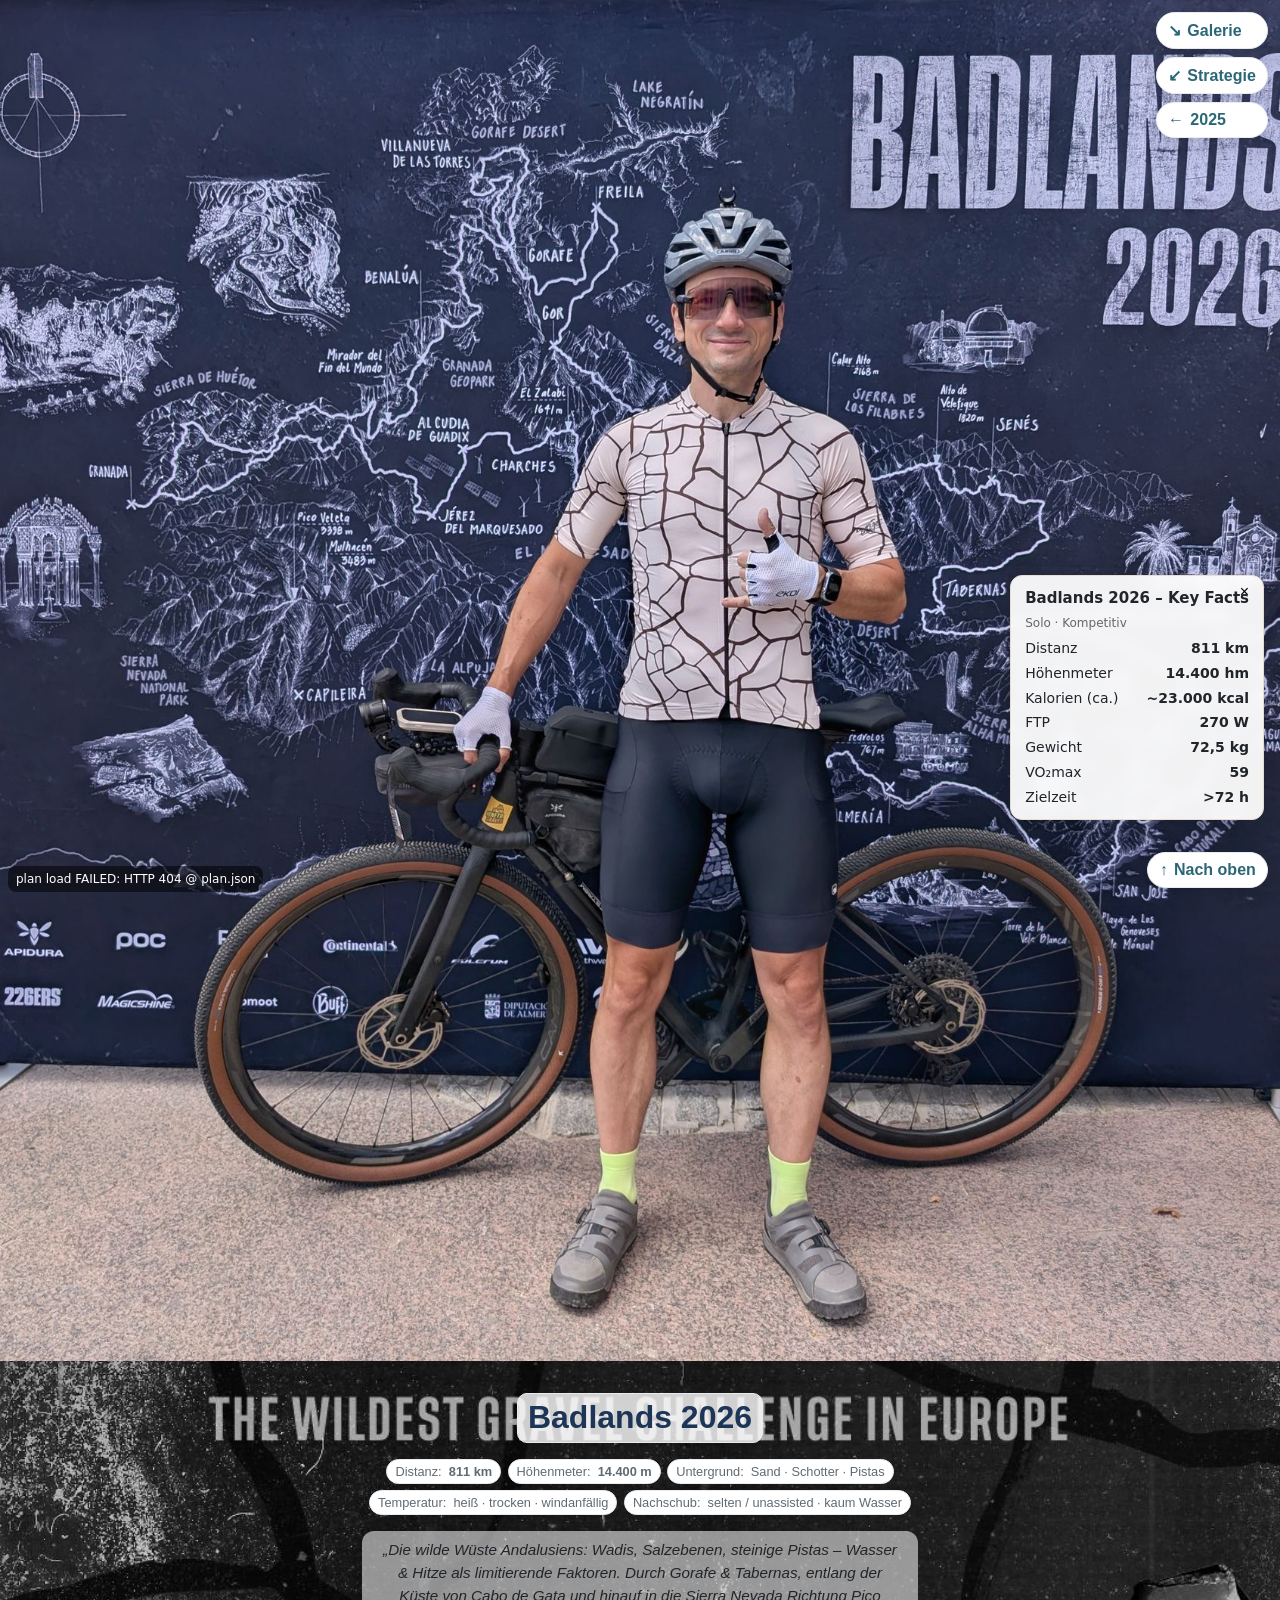
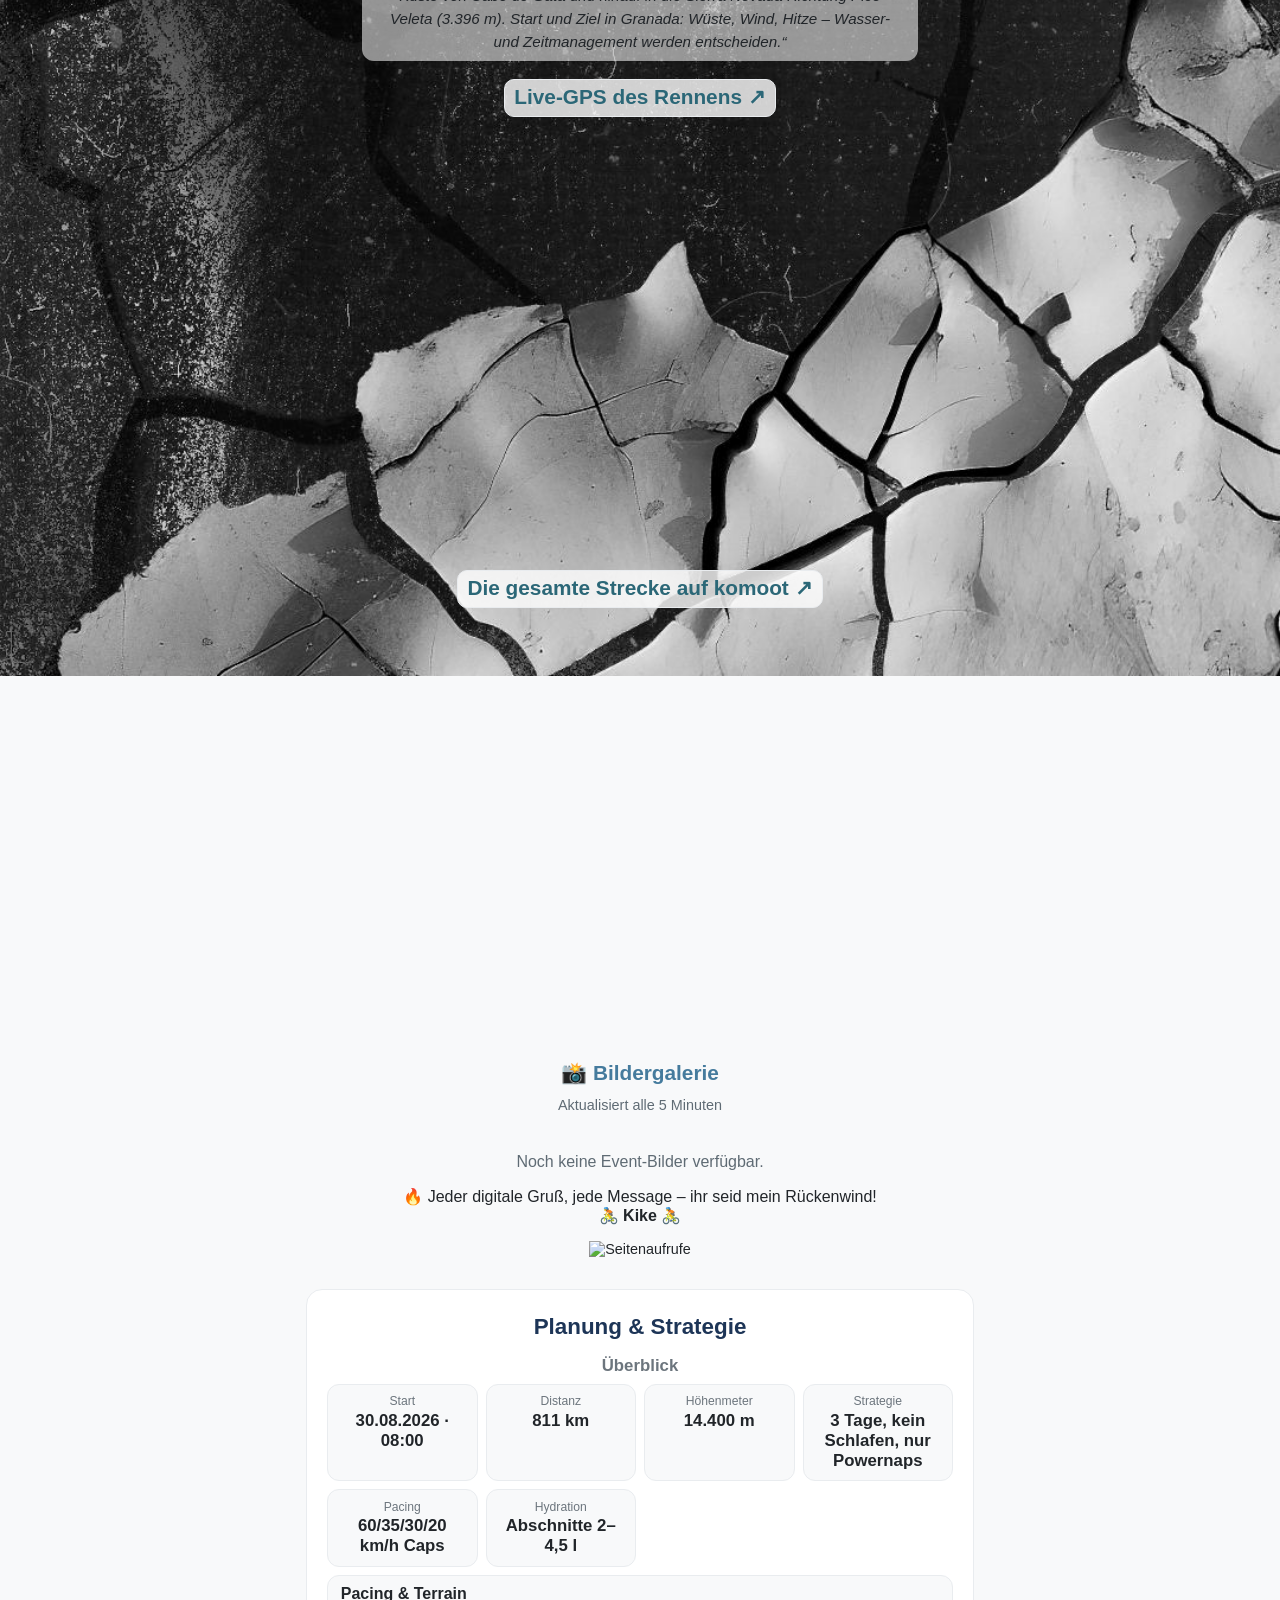
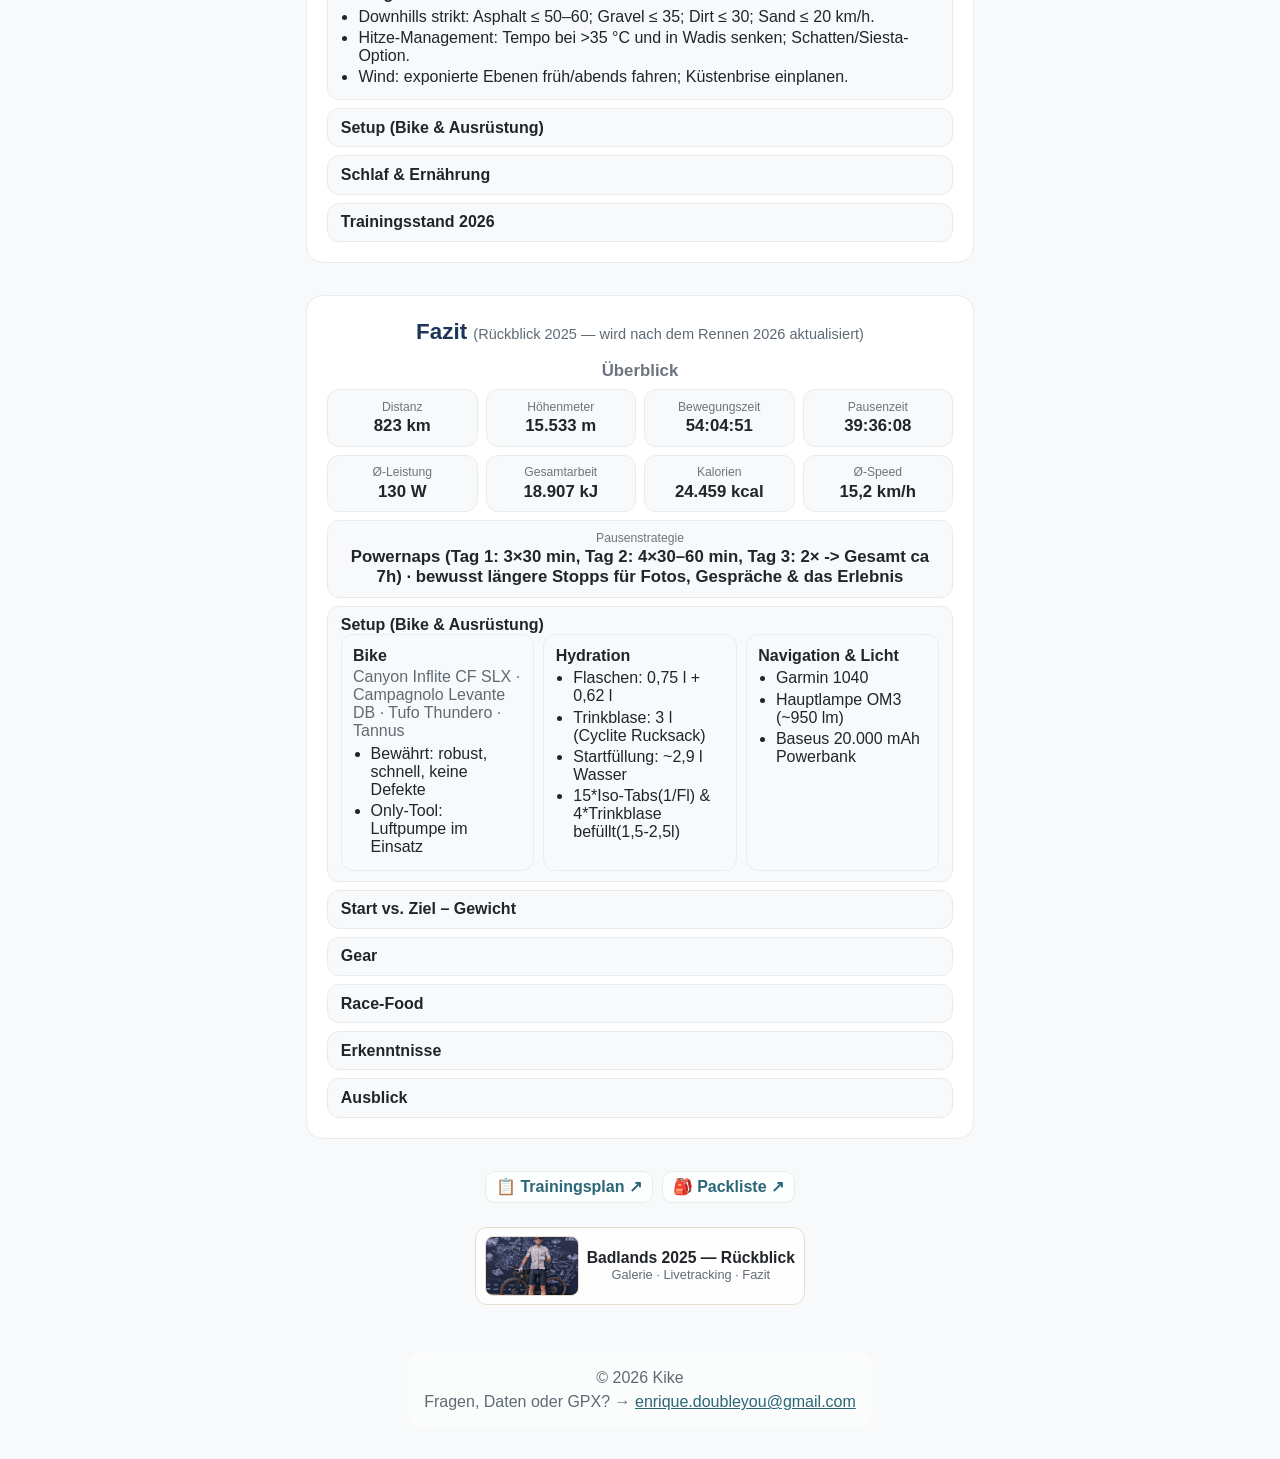
==== commit 75ac42f7: "Add files via upload" ====
--- a/badlands-2026/index.html
+++ b/badlands-2026/index.html
@@ -371,7 +371,7 @@
 <p class="keynote"><em>&bdquo;Die wilde Wüste Andalusiens: Wadis, Salzebenen, steinige Pistas – Wasser &amp; Hitze als limitierende Faktoren. Durch Gorafe &amp; Tabernas, entlang der Küste von Cabo de Gata und hinauf in die Sierra Nevada Richtung Pico Veleta (3.396 m). Start und Ziel in Granada: Wüste, Wind, Hitze – Wasser- und Zeitmanagement werden entscheiden.&ldquo;</em></p>
 
 <!-- TODO: Link/iframe auf badlands26 aktualisieren, sobald followmychallenge.com ihn freischaltet -->
-<h2><a class="link-card heading-card" href="https://followmychallenge.com/live/badlands25/" target="_blank" rel="noopener">Live-GPS des Rennens und unseres Teams ↗</a></h2><iframe class="responsive-frame" src="https://followmychallenge.com/live/badlands25/" title="Follow My Challenge Livetracking"></iframe>
+<h2><a class="link-card heading-card" href="https://followmychallenge.com/live/badlands25/" target="_blank" rel="noopener">Live-GPS des Rennens ↗</a></h2><iframe class="responsive-frame" src="https://followmychallenge.com/live/badlands25/" title="Follow My Challenge Livetracking"></iframe>
 
 <div class="komoot">
 <h2><a class="link-card heading-card" href="https://www.komoot.de/tour/3234371763?share_token=aoc52ygr62g2V7xd0WSLEr2wT8WzVEIkkxuY1nqmmp4g3jSWCE" target="_blank" rel="noopener">Die gesamte Strecke auf komoot ↗</a></h2>
@@ -384,7 +384,7 @@
 <p id="noImages" style="text-align: center; color:var(--muted-global); display: none;">Noch keine Event-Bilder verfügbar.</p>
 <p id="timestamp" style="font-size: 0.8em; color:var(--muted-global);"></p>
 
-<p style="text-align:center">🔥 Jeder digitale Gruß, jede Message – ihr seid unser Rückenwind!<br><strong>🚴 Robbie & Kike 🚴</strong></p>
+<p style="text-align:center">🔥 Jeder digitale Gruß, jede Message – ihr seid mein Rückenwind!<br><strong>🚴 Kike 🚴</strong></p>
 
 <div id="counter"><img src="https://visitor-badge.laobi.icu/badge?page_id=enrique-doubleyou.badlands2026" alt="Seitenaufrufe"></div>
 
@@ -586,7 +586,7 @@
 
 </main>
 
-<footer>&copy; 2026 Robbie & Kike
+<footer>&copy; 2026 Kike
 <div id="footer-contact" style="margin-top:.4rem;color:var(--muted-global)">Fragen, Daten oder GPX? → <a href="mailto:enrique.doubleyou@gmail.com">enrique.doubleyou@gmail.com</a></div>
 </footer>
 
@@ -692,7 +692,7 @@
   if(cfg.site){
     if(cfg.site.keynote){ const kn=$(".keynote"); if(kn) kn.innerHTML=`<em>${cfg.site.keynote}</em>`; }
     if(Array.isArray(cfg.site.keychips)){ const kc=$("#kernaussagen"); if(kc){ kc.innerHTML = cfg.site.keychips.map(ch=>`<span class="chip">${ch.label}: &nbsp;<strong>${ch.value}</strong></span>`).join(""); } }
-    if(cfg.site.team && cfg.site.team.shout){ const p=Array.from(document.querySelectorAll("p")).find(x=>x.textContent.includes("Rückenwind")); if(p){ const n=cfg.site.team.names||"🚴 Robbie & Kike 🚴"; p.innerHTML=`${cfg.site.team.shout}<br><strong>${n}</strong>`; } }
+    if(cfg.site.team && cfg.site.team.shout){ const p=Array.from(document.querySelectorAll("p")).find(x=>x.textContent.includes("Rückenwind")); if(p){ const n=cfg.site.team.names||"🚴 Kike 🚴"; p.innerHTML=`${cfg.site.team.shout}<br><strong>${n}</strong>`; } }
     if(cfg.site.contact && cfg.site.contact.email){
       const fm = document.querySelector("#abschluss .footer-minor div");
       if(fm){ fm.innerHTML = `Fragen, Daten oder GPX? → <a href="mailto:${cfg.site.contact.email}">${cfg.site.contact.email}</a>`; }
@@ -766,20 +766,19 @@
 })();
 </script>
 
-<!-- Key-Facts Bubble: schließen wird jetzt gemerkt (localStorage), taucht danach nicht mehr auf -->
-<div class="fazit-bubble" id="fazitBubble" role="dialog" aria-label="Badlands Rückblick 2025 Key Facts">
+<!-- Key-Facts Bubble: schließen wird gemerkt (localStorage), taucht danach nicht mehr auf -->
+<div class="fazit-bubble" id="fazitBubble" role="dialog" aria-label="Badlands 2026 Key Facts">
 <button class="close" aria-label="Schließen" id="fazitBubbleClose">×</button>
-<h4>Rückblick 2025 – Key Facts</h4>
-<div class="muted">Start 73 kg · Ziel 71 kg</div>
+<h4>Badlands 2026 – Key Facts</h4>
+<div class="muted">Solo · Kompetitiv</div>
 <div class="kpi">
-<span>Zeit</span><b>3T 22h</b>
-<span>Distanz</span><b>823 km</b>
-<span>Höhenmeter</span><b>15.533 hm</b>
-<span>Ø Speed</span><b>15,2 km/h</b>
-<span>Ø Leistung</span><b>130 W</b>
-<span>Kalorien</span><b>24.459 kcal</b>
-<span>Pausenzeit</span><b>39:36:08</b>
-<span>Food</span><b>~1,5 kg</b>
+<span>Distanz</span><b>811 km</b>
+<span>Höhenmeter</span><b>14.400 hm</b>
+<span>Kalorien (ca.)</span><b>~23.000 kcal</b>
+<span>FTP</span><b>270 W</b>
+<span>Gewicht</span><b>72,5 kg</b>
+<span>VO₂max</span><b>59</b>
+<span>Zielzeit</span><b>&gt;72 h</b>
 </div>
 </div>
 <script>
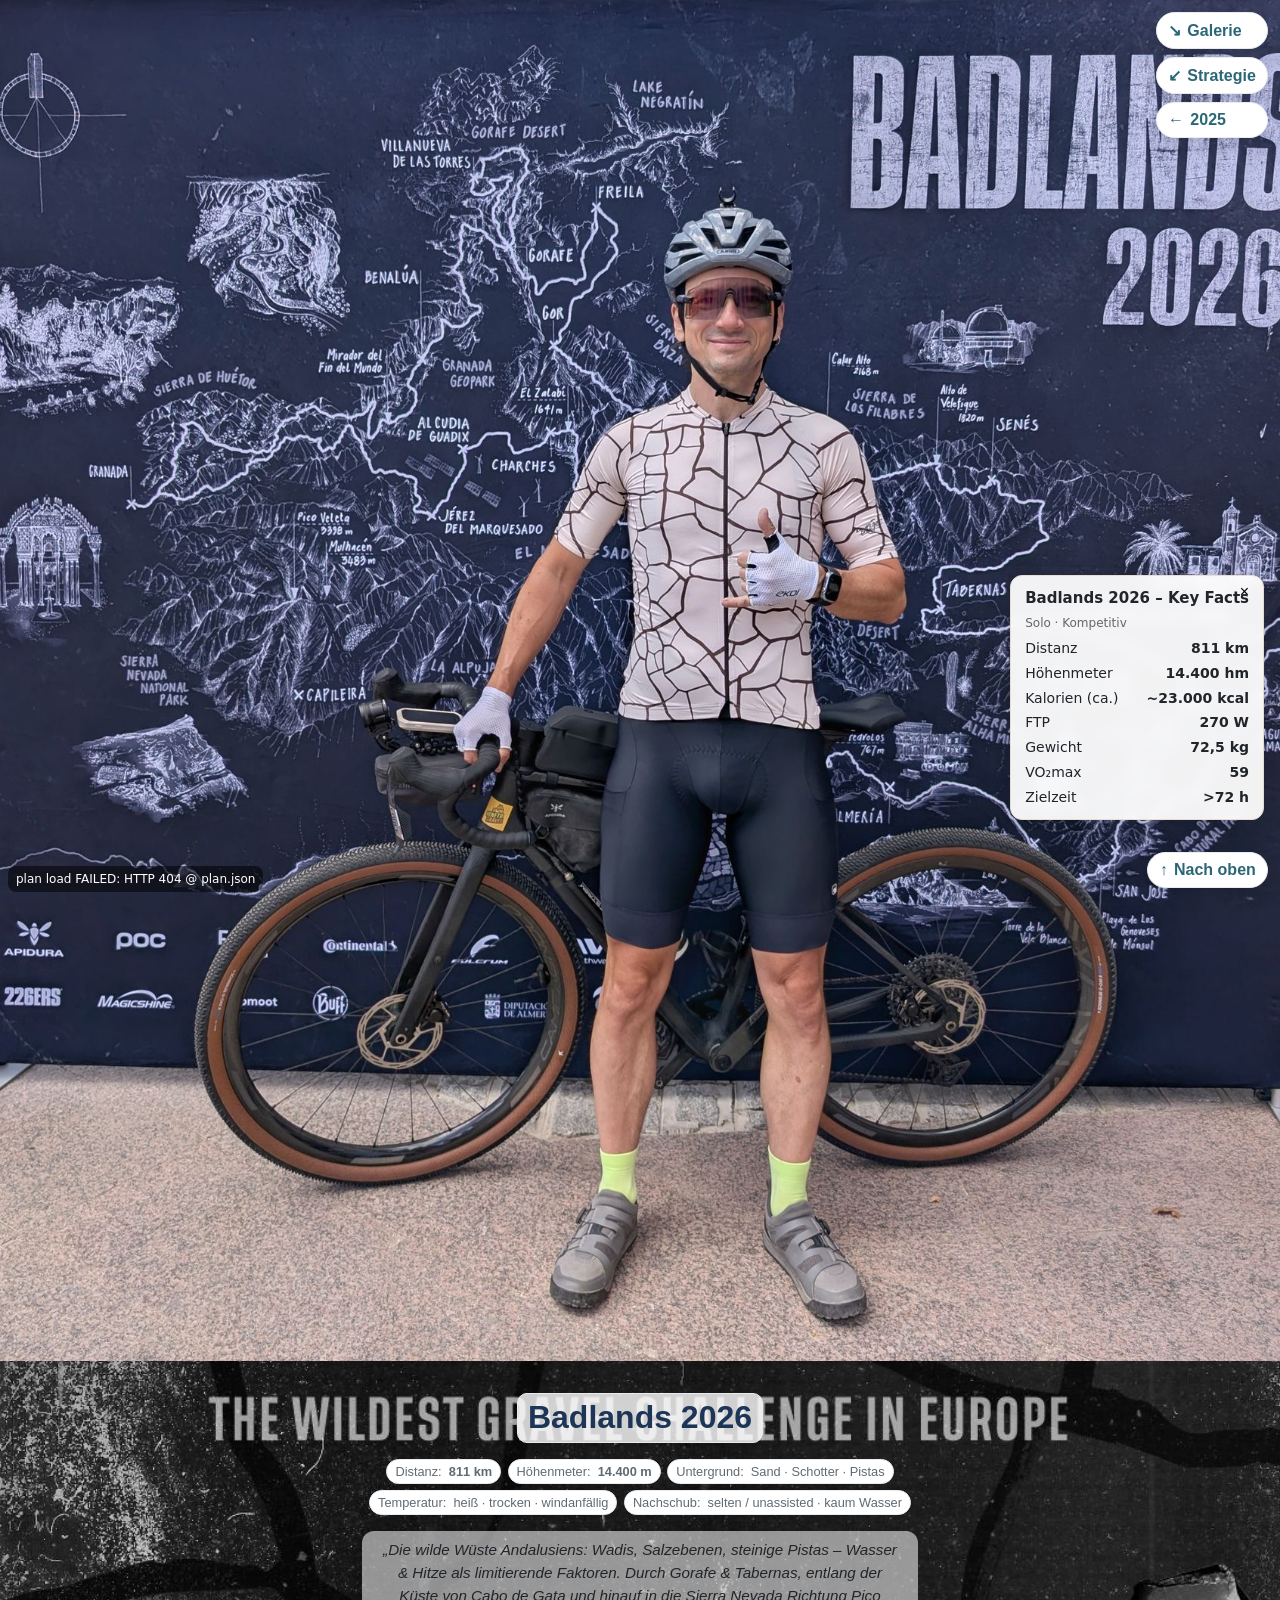
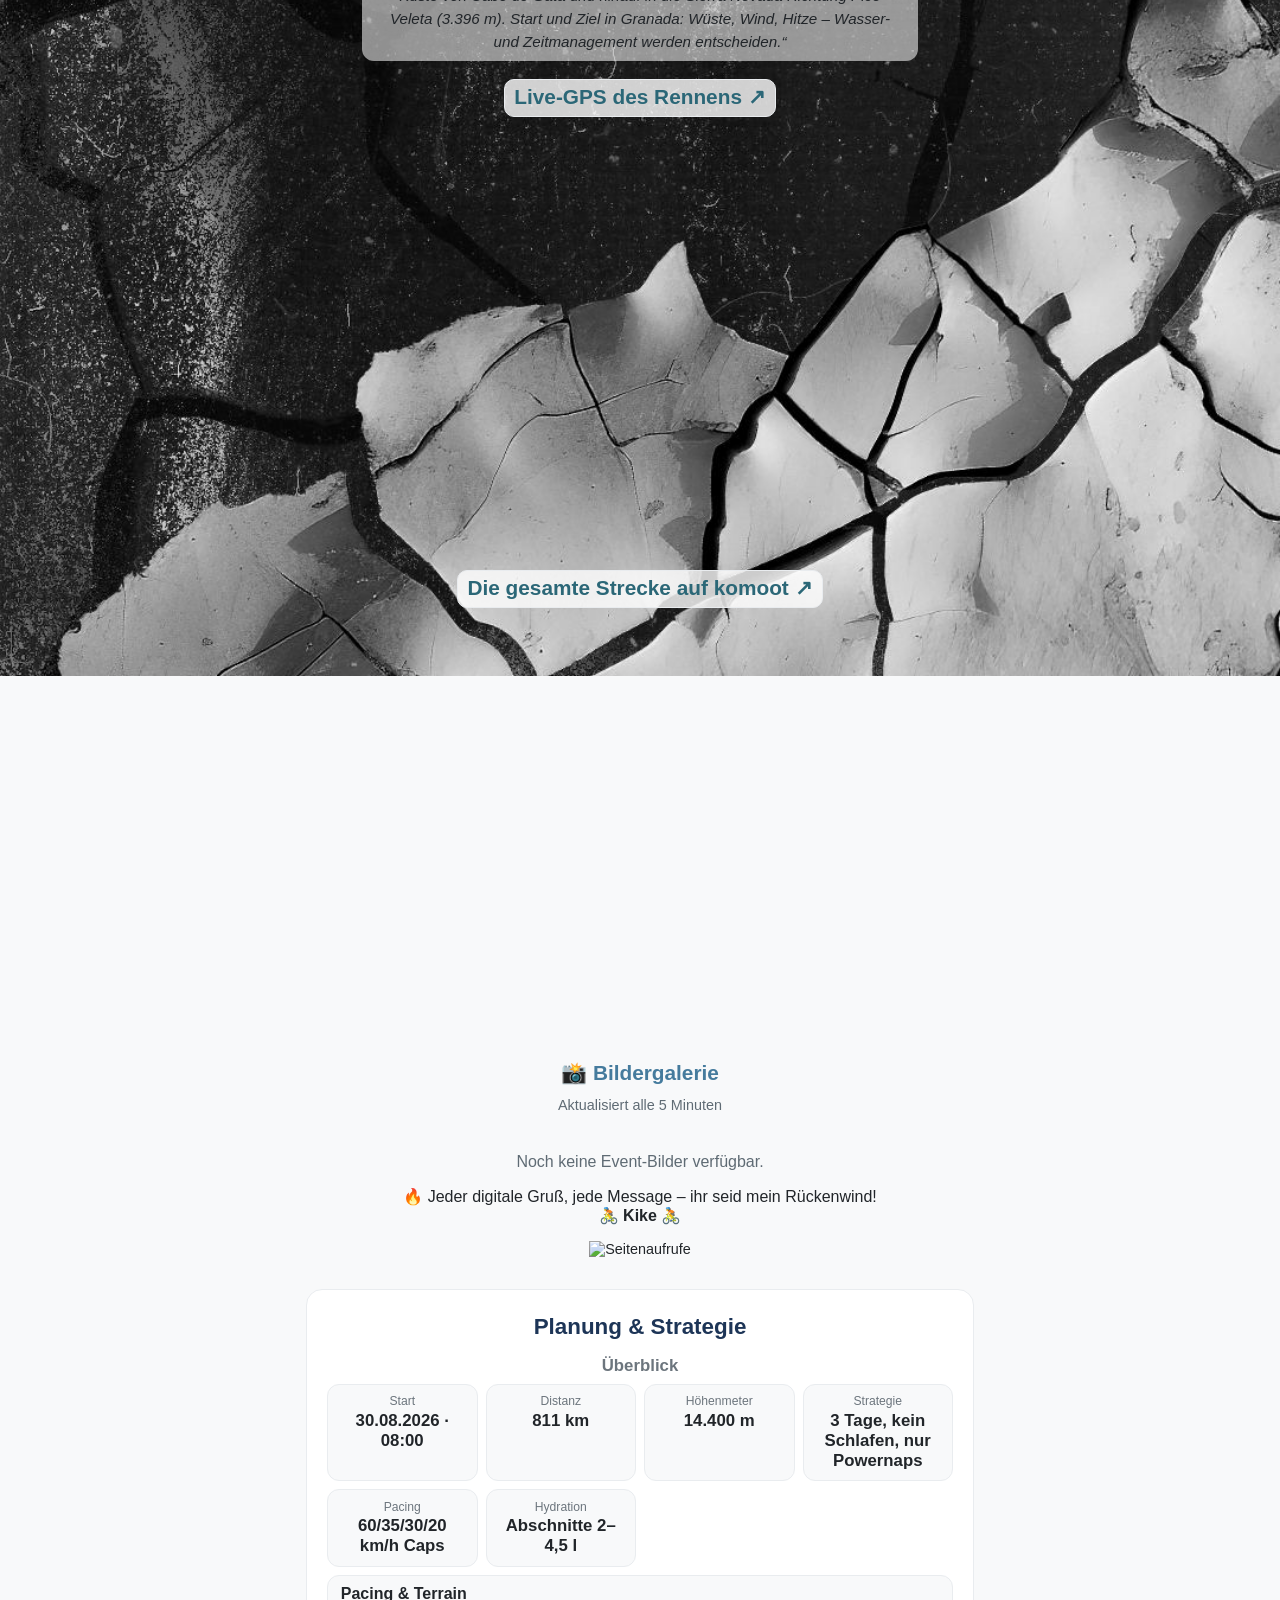
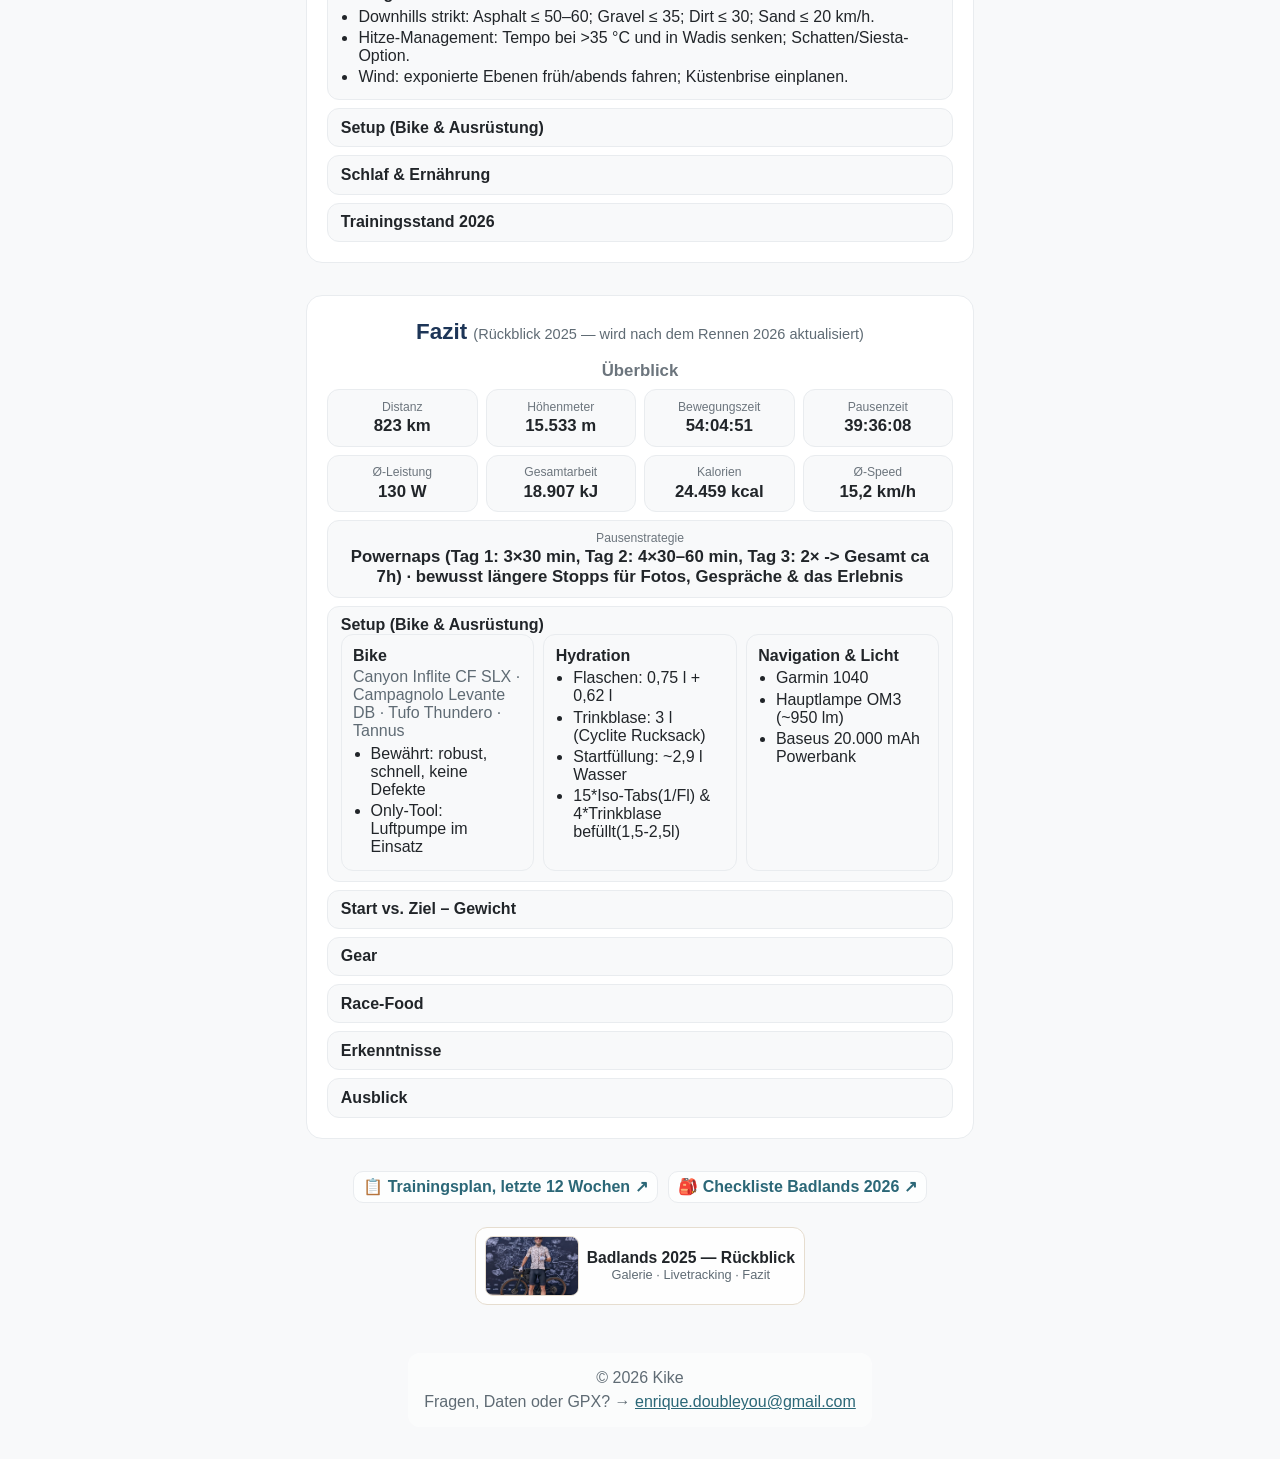
==== commit 9614ae1c: "Add files via upload" ====
--- a/badlands-2026/index.html
+++ b/badlands-2026/index.html
@@ -569,9 +569,8 @@
 </section>
 
 <div class="res-links">
-<!-- TODO: echte Links eintragen, sobald vorhanden -->
-<a class="link-card" href="#" id="link-trainingsplan">📋 Trainingsplan ↗</a>
-<a class="link-card" href="#" id="link-packliste">🎒 Packliste ↗</a>
+<a class="link-card" href="trainingsplan.html" id="link-trainingsplan">📋 Trainingsplan, letzte 12 Wochen ↗</a>
+<a class="link-card" href="checkliste.html" id="link-packliste">🎒 Checkliste Badlands 2026 ↗</a>
 </div>
 
 <div class="mini-prev" id="badlands2025-prev">
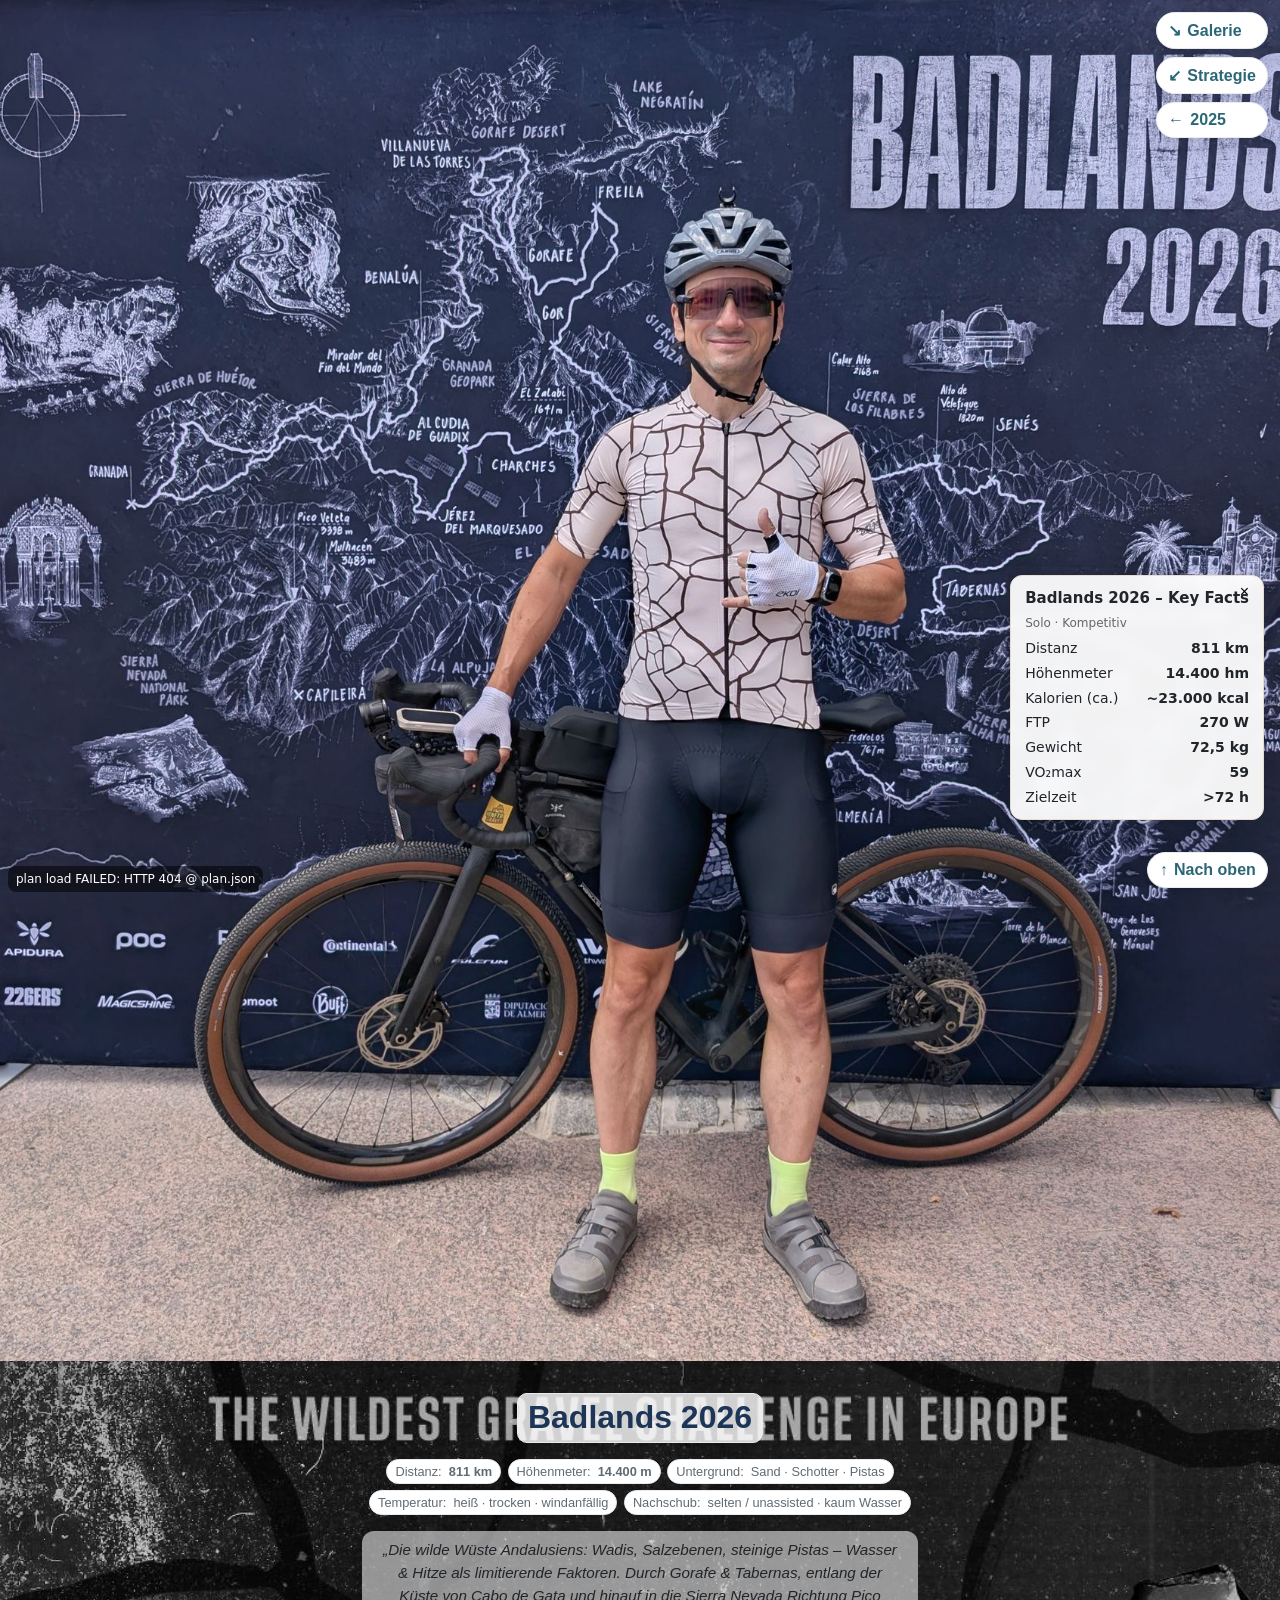
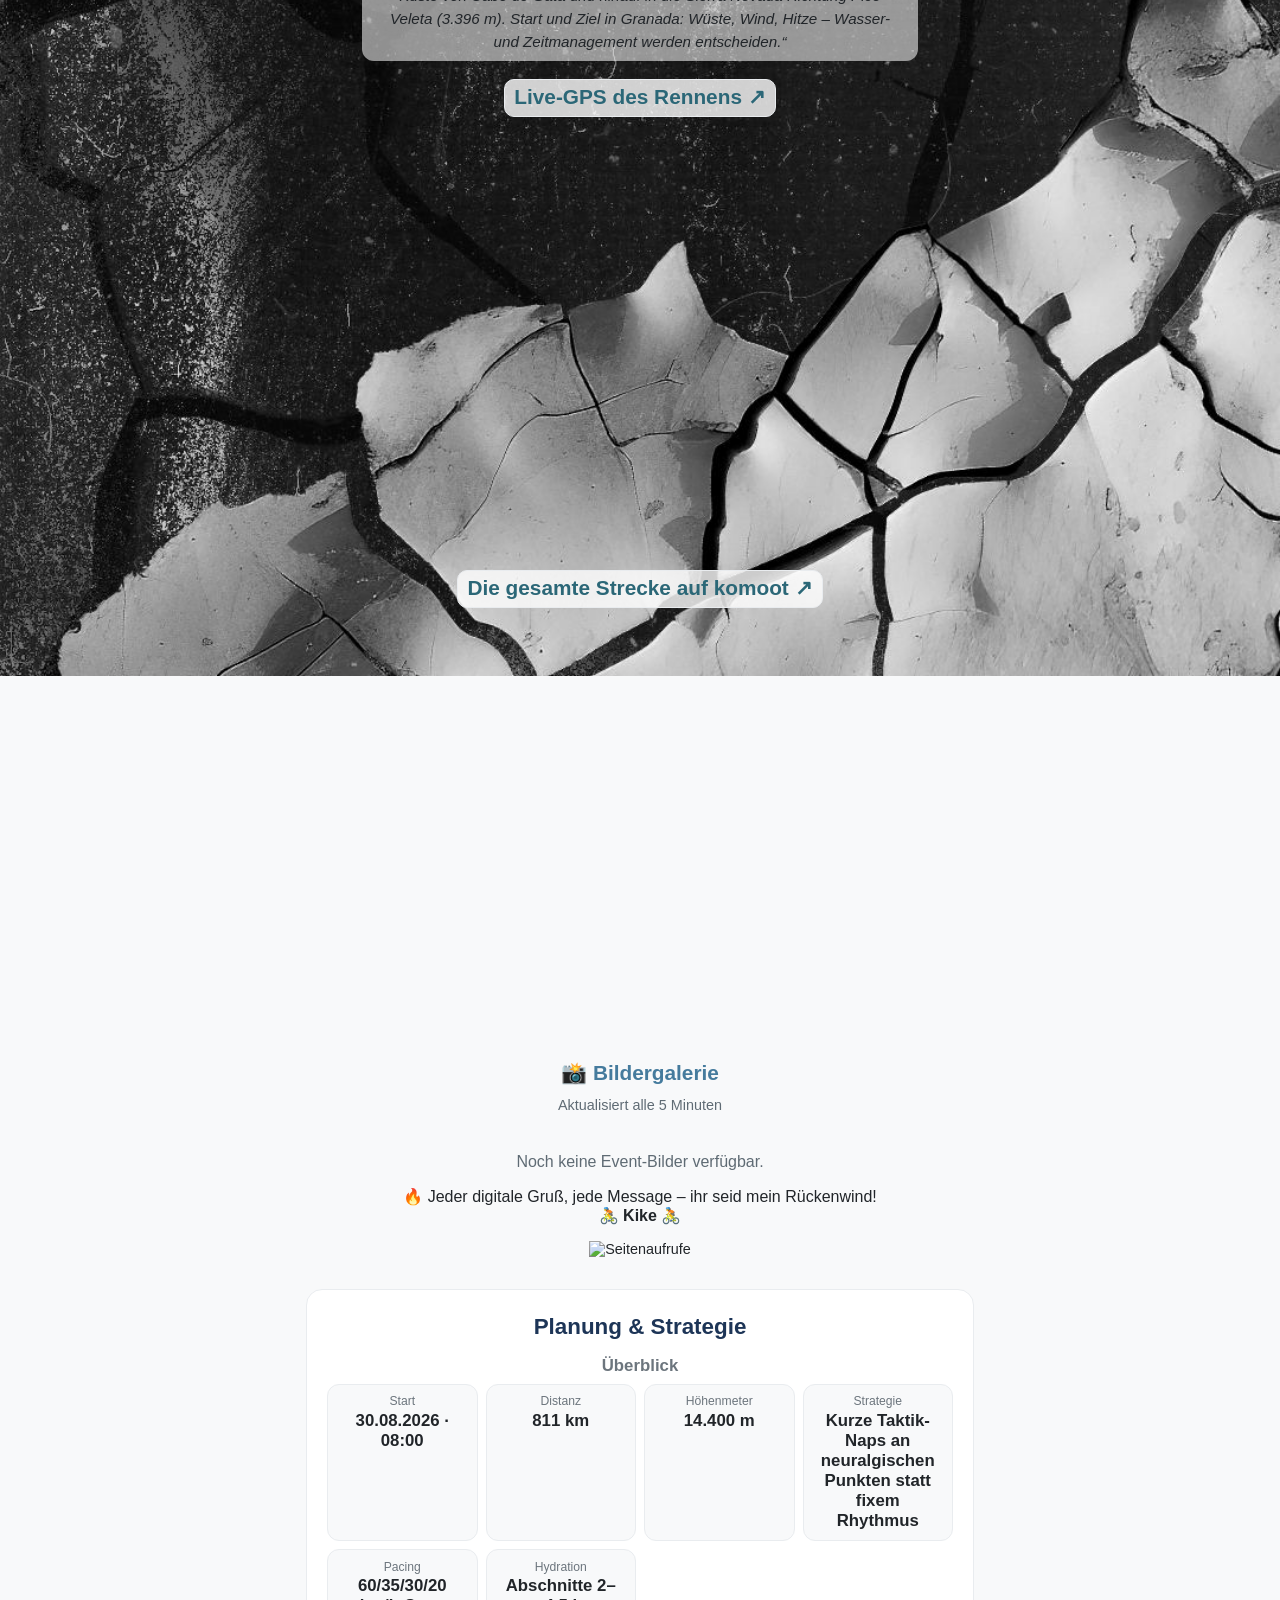
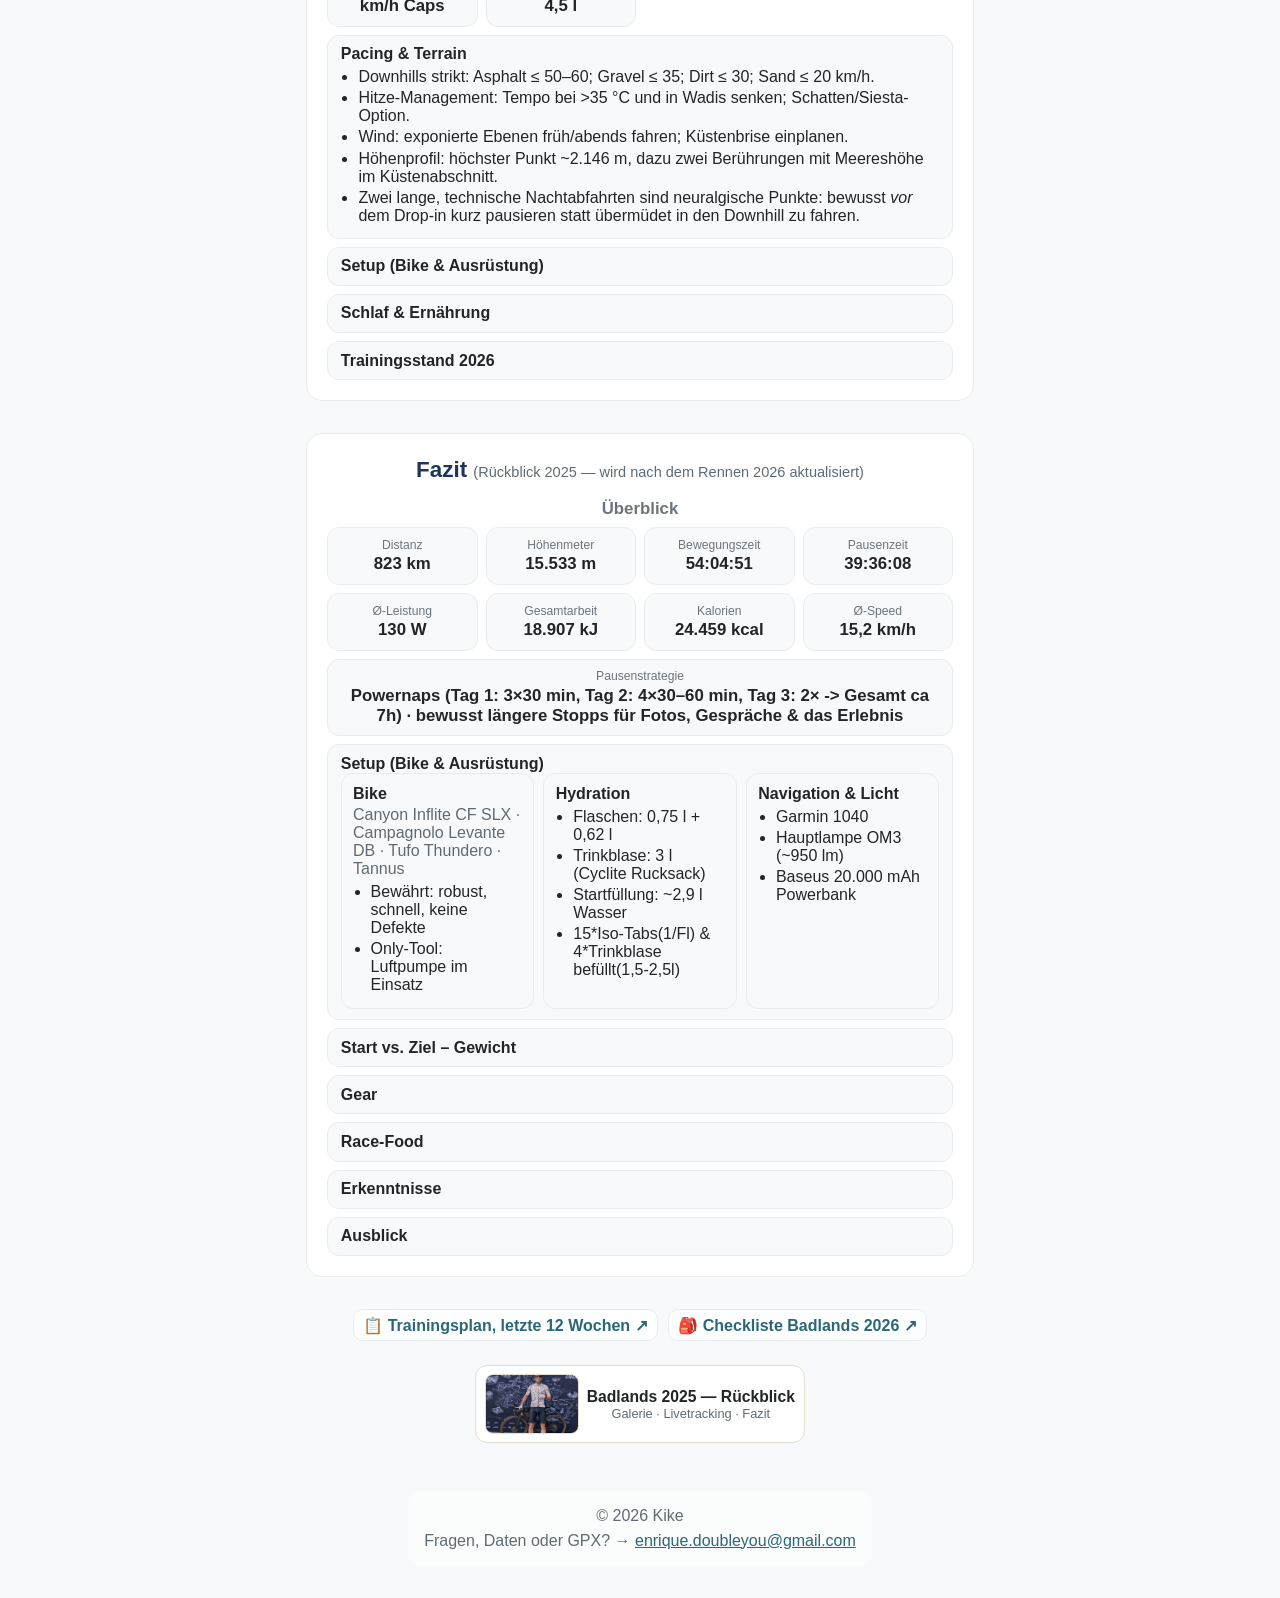
==== commit c75b6498: "Add files via upload" ====
--- a/badlands-2026/index.html
+++ b/badlands-2026/index.html
@@ -397,7 +397,7 @@
 <li><span>Start</span><strong>30.08.2026 · 08:00</strong></li>
 <li><span>Distanz</span><strong>811&nbsp;km</strong></li>
 <li><span>Höhenmeter</span><strong>14.400&nbsp;m</strong></li>
-<li><span>Strategie</span><strong>3&nbsp;Tage, kein Schlafen, nur Powernaps</strong></li>
+<li><span>Strategie</span><strong>Kurze Taktik-Naps an neuralgischen Punkten statt fixem Rhythmus</strong></li>
 <li><span>Pacing</span><strong>60/35/30/20 km/h Caps</strong></li>
 <li><span>Hydration</span><strong>Abschnitte 2–4,5&nbsp;l</strong></li>
 </ul>
@@ -409,6 +409,8 @@
 <li>Downhills strikt: Asphalt ≤ 50–60; Gravel ≤ 35; Dirt ≤ 30; Sand ≤ 20 km/h.</li>
 <li>Hitze-Management: Tempo bei >35 °C und in Wadis senken; Schatten/Siesta-Option.</li>
 <li>Wind: exponierte Ebenen früh/abends fahren; Küstenbrise einplanen.</li>
+<li>Höhenprofil: höchster Punkt ~2.146 m, dazu zwei Berührungen mit Meereshöhe im Küstenabschnitt.</li>
+<li>Zwei lange, technische Nachtabfahrten sind neuralgische Punkte: bewusst <em>vor</em> dem Drop-in kurz pausieren statt übermüdet in den Downhill zu fahren.</li>
 </ul>
 </details>
 
@@ -417,10 +419,10 @@
 <div class="grid" role="list">
 <div class="card" role="listitem">
 <strong>Bike</strong>
-<p style="margin:.2rem 0;color:var(--muted-global)">Canyon Inflite CF SLX · Campagnolo Levante DB · Tufo Thundero · Tannus</p>
+<p style="margin:.2rem 0;color:var(--muted-global)">Cube Nuroad C62 EXC</p>
 <ul class="list">
 <li>Zielgewicht (ohne Wasser): ≤ 13&nbsp;kg</li>
-<li>Reifen: Tufo Thundero 40–45&nbsp;mm</li>
+<li>Reifen: Schwalbe G-One R Pro 50&nbsp;mm (Wechsel von Tufo Thundero)</li>
 </ul>
 </div>
 <div class="card" role="listitem">
@@ -433,7 +435,7 @@
 <div class="card" role="listitem">
 <strong>Navigation</strong>
 <ul class="list">
-<li>Headunit: Garmin Edge 830</li>
+<li>Headunit: Garmin Edge 1050</li>
 <li>Backup: Powerbank + Handy in Top Tube</li>
 </ul>
 </div>
@@ -443,8 +445,9 @@
 <details class="ab">
 <summary>Schlaf &amp; Ernährung</summary>
 <ul class="list">
-<li>Strategie: 3&nbsp;Tage durchfahren, nur Powernaps (20–25&nbsp;min alle 4–5&nbsp;h); kein Schlafen im Bett.</li>
-<li>Realfood unterwegs + Gels/Riegel/Elektrolyte; Kältemanagement für Getränke.</li>
+<li>Strategie: kurze Taktik-Naps (20–30&nbsp;min) gezielt an neuralgischen Punkten statt striktem Zeitraster — vor allem am Kamm oberhalb der beiden großen Nachtabfahrten, statt übermüdet und technisch anspruchsvoll bergab zu fahren.</li>
+<li>Warme Zusatzschicht für Naps in der Höhe fest eingeplant (kalt am Kamm).</li>
+<li>Kohlenhydratbedarf gesamt: ca. 2.950–3.000&nbsp;g über die gesamte Strecke — Realfood unterwegs + Gels/Riegel/Elektrolyte; Kältemanagement für Getränke.</li>
 <li>Wasserstrategie pro Abschnitt vorab markieren (Tanke, Supermarkt, Brunnen).</li>
 </ul>
 </details>
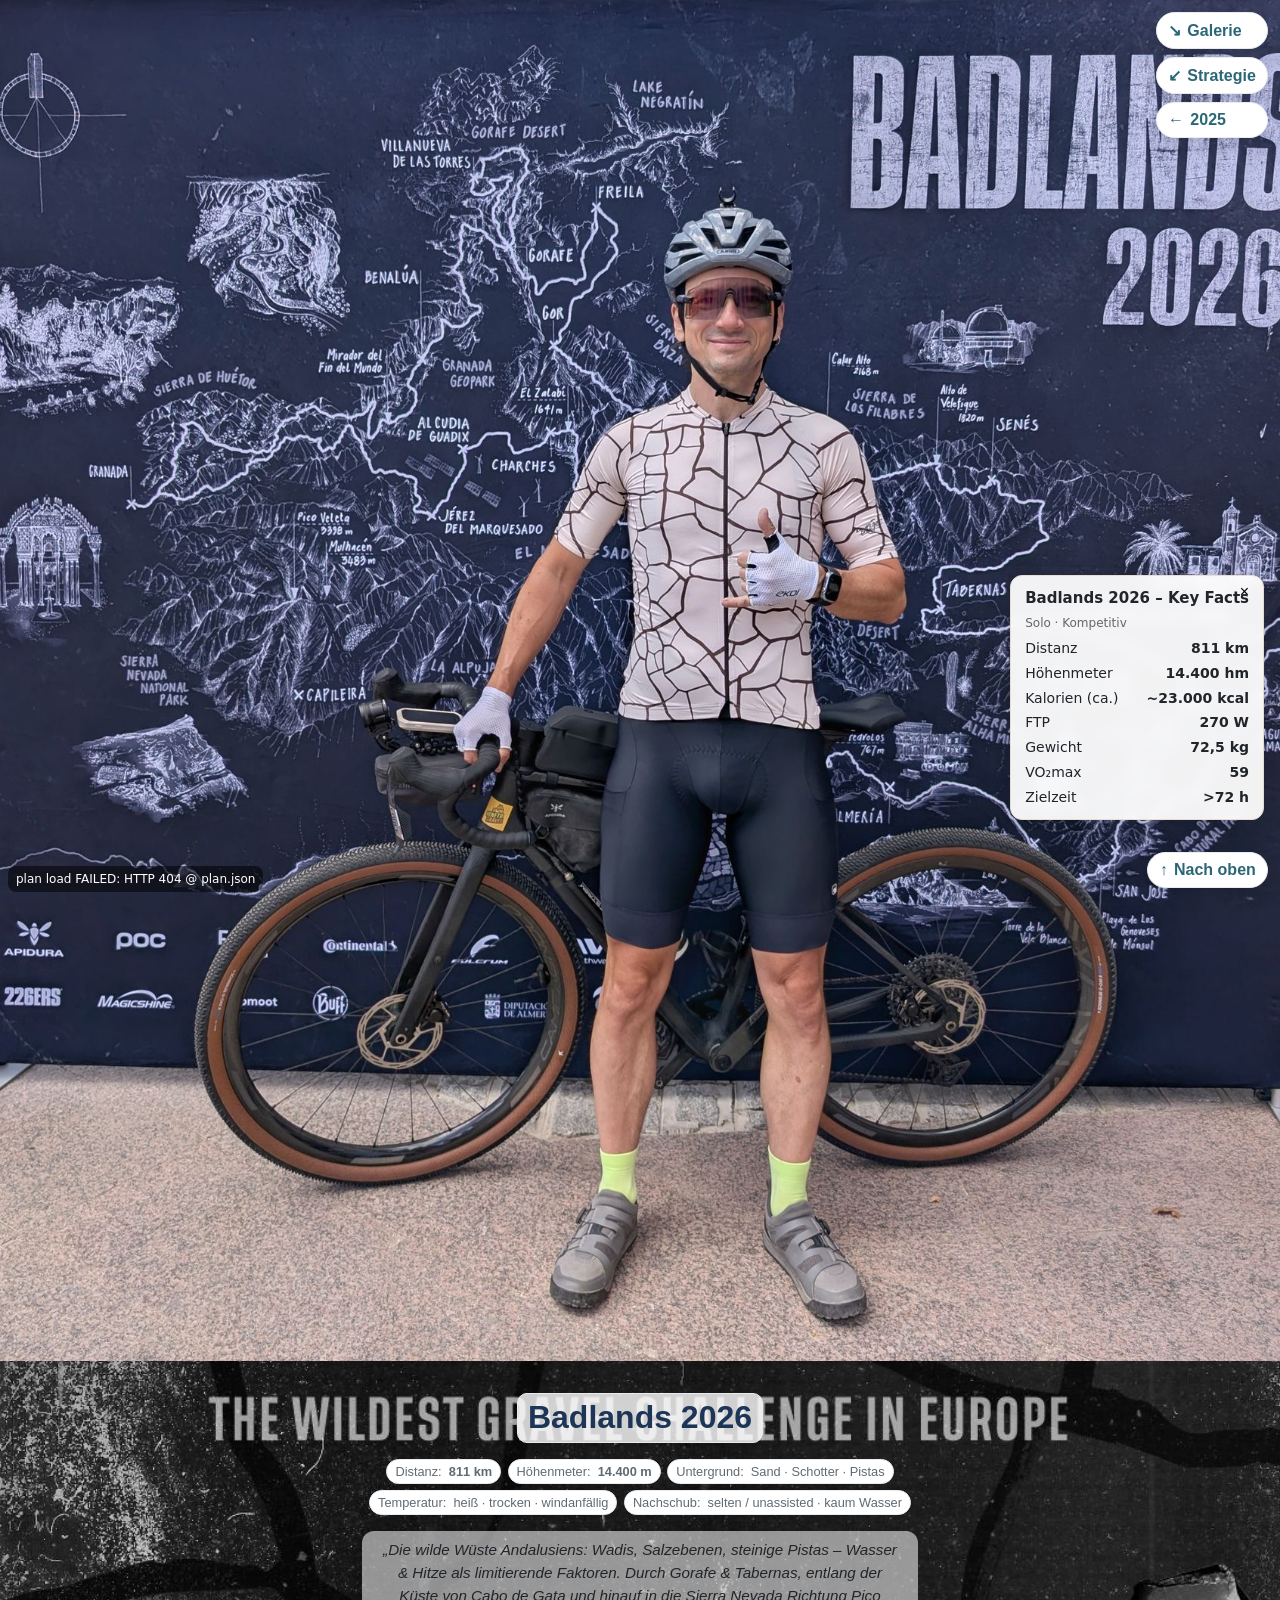
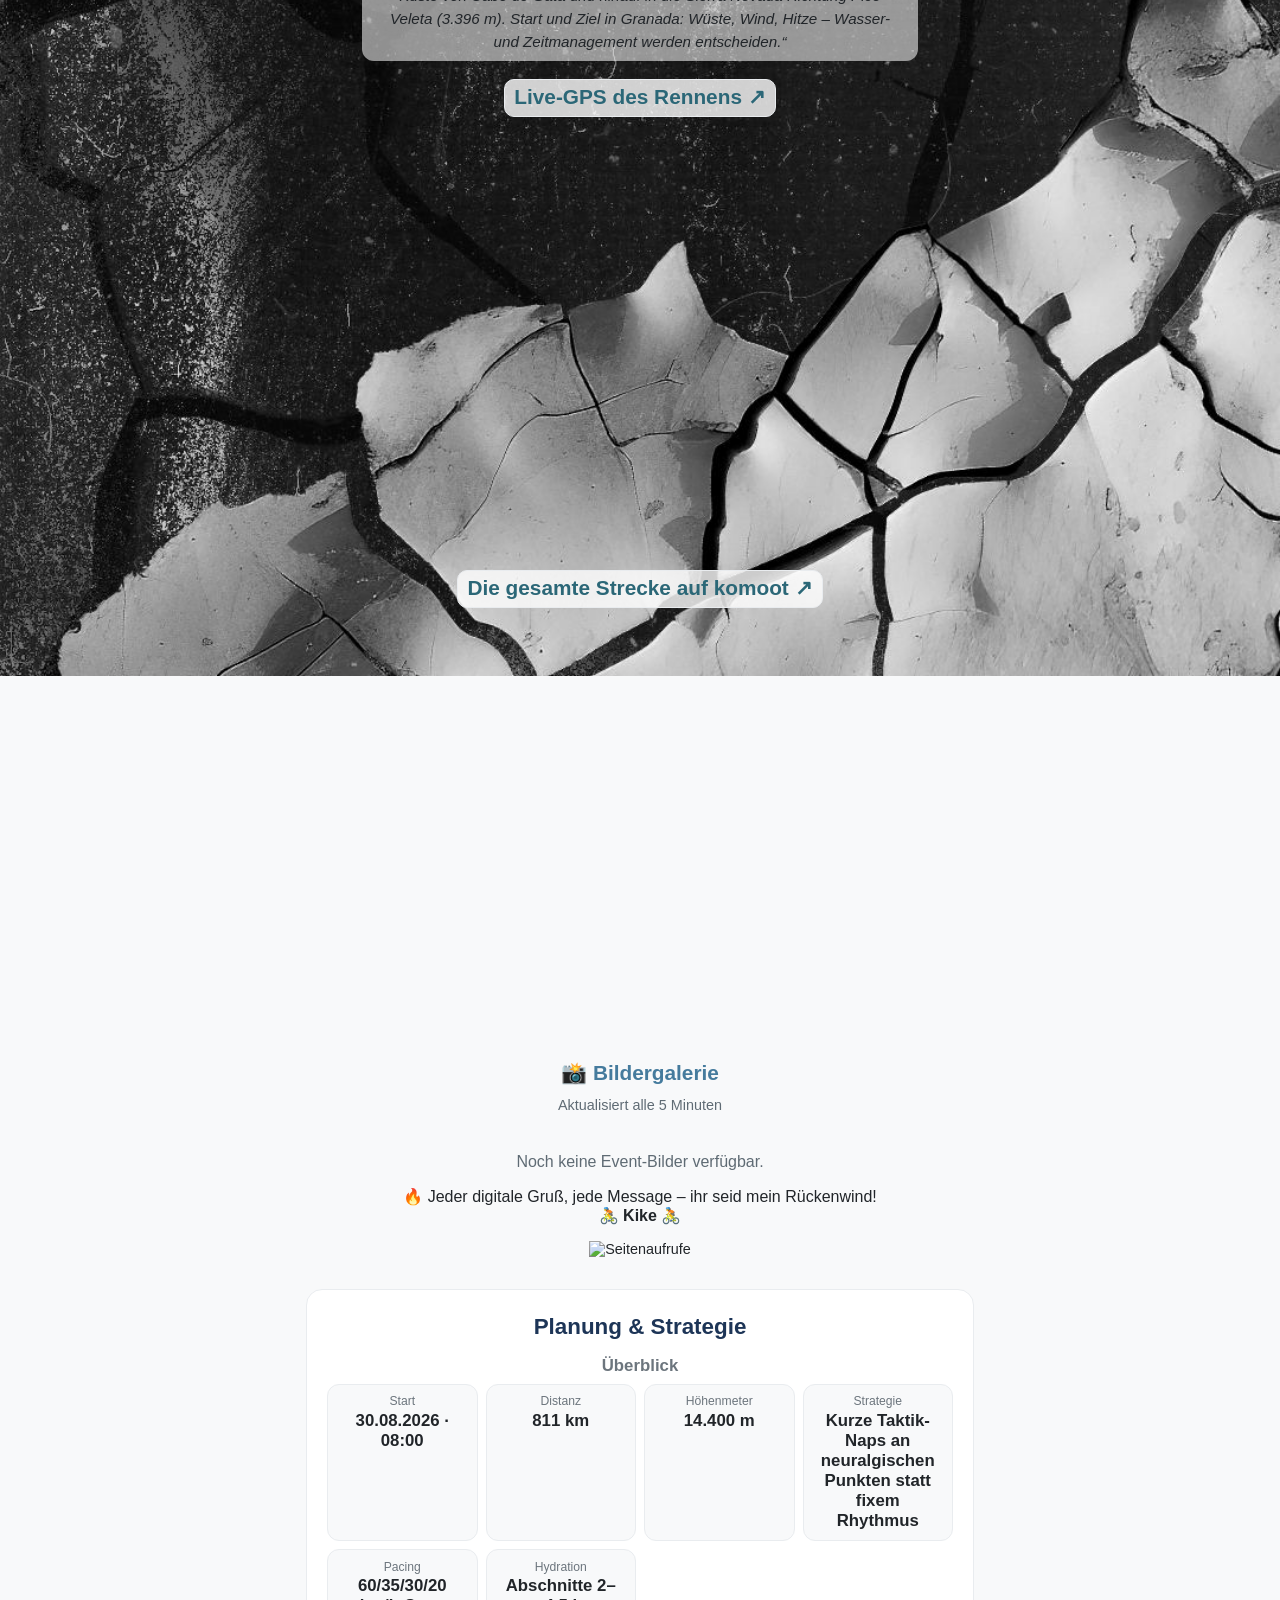
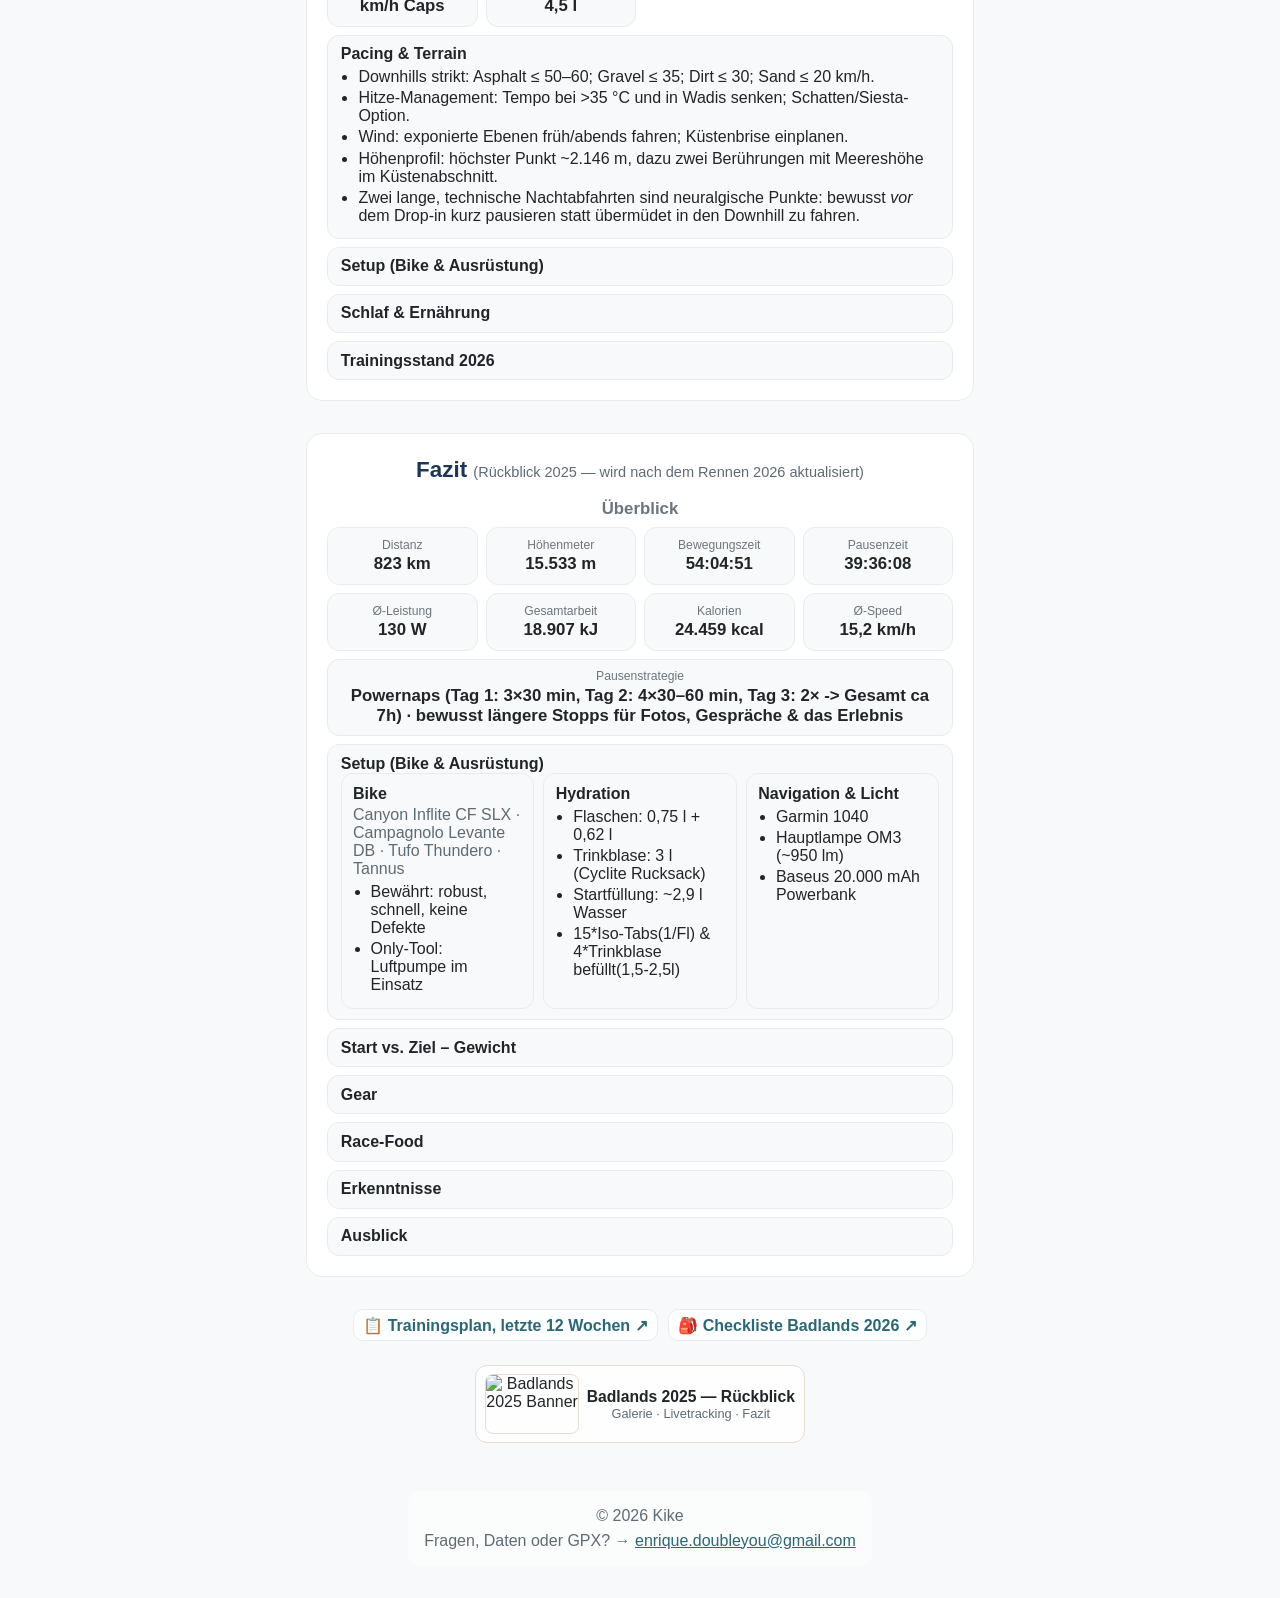
==== commit 99c09291: "Add files via upload" ====
--- a/badlands-2026/index.html
+++ b/badlands-2026/index.html
@@ -421,14 +421,14 @@
 <strong>Bike</strong>
 <p style="margin:.2rem 0;color:var(--muted-global)">Cube Nuroad C62 EXC</p>
 <ul class="list">
-<li>Zielgewicht (ohne Wasser): ≤ 13&nbsp;kg</li>
+<li>Zielgewicht (ohne Wasser): &lt; 14&nbsp;kg</li>
 <li>Reifen: Schwalbe G-One R Pro 50&nbsp;mm (Wechsel von Tufo Thundero)</li>
 </ul>
 </div>
 <div class="card" role="listitem">
 <strong>Hydration</strong>
 <ul class="list">
-<li>Flaschen: 0,75&nbsp;l + 0,6&nbsp;l</li>
+<li>Flaschen: 0,9&nbsp;l + 0,6&nbsp;l</li>
 <li>Blase: 3&nbsp;l (Rucksack)</li>
 </ul>
 </div>
@@ -436,7 +436,7 @@
 <strong>Navigation</strong>
 <ul class="list">
 <li>Headunit: Garmin Edge 1050</li>
-<li>Backup: Powerbank + Handy in Top Tube</li>
+<li>Backup: Nitecore NB10000 Gen4 Powerbank + Handy in Top Tube</li>
 </ul>
 </div>
 </div>
@@ -578,7 +578,7 @@
 
 <div class="mini-prev" id="badlands2025-prev">
 <a class="mini-card" href="https://enrique-doubleyou.github.io/badlands/" title="Zur Badlands-2025-Seite">
-<img class="mini-thumb" src="https://enrique-doubleyou.github.io/badlands-hub/badlands-2026/start-foto.jpg" alt="Badlands 2025 Banner">
+<img class="mini-thumb" src="https://enrique-doubleyou.github.io/badlands/banner_badlands.jpg" alt="Badlands 2025 Banner">
 <div class="mini-meta">
 <strong>Badlands 2025 — Rückblick</strong>
 <span>Galerie · Livetracking · Fazit</span>
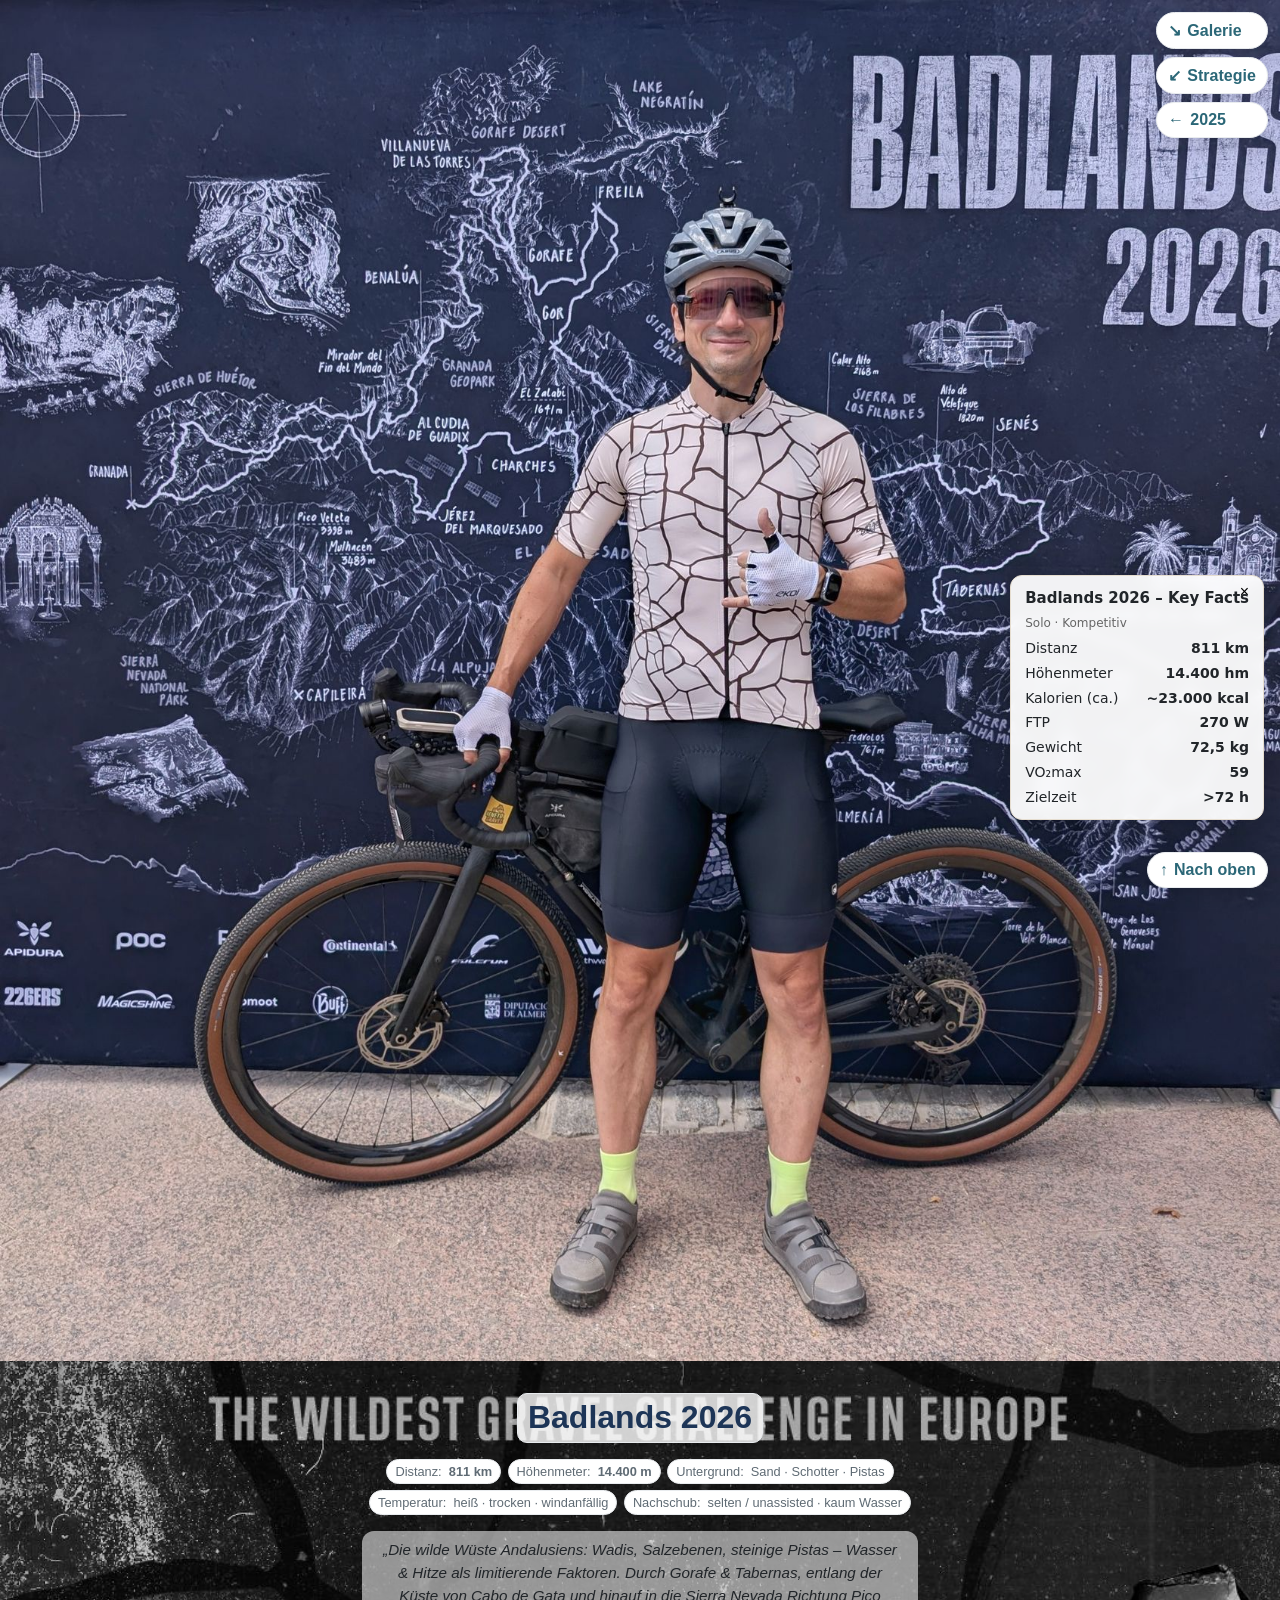
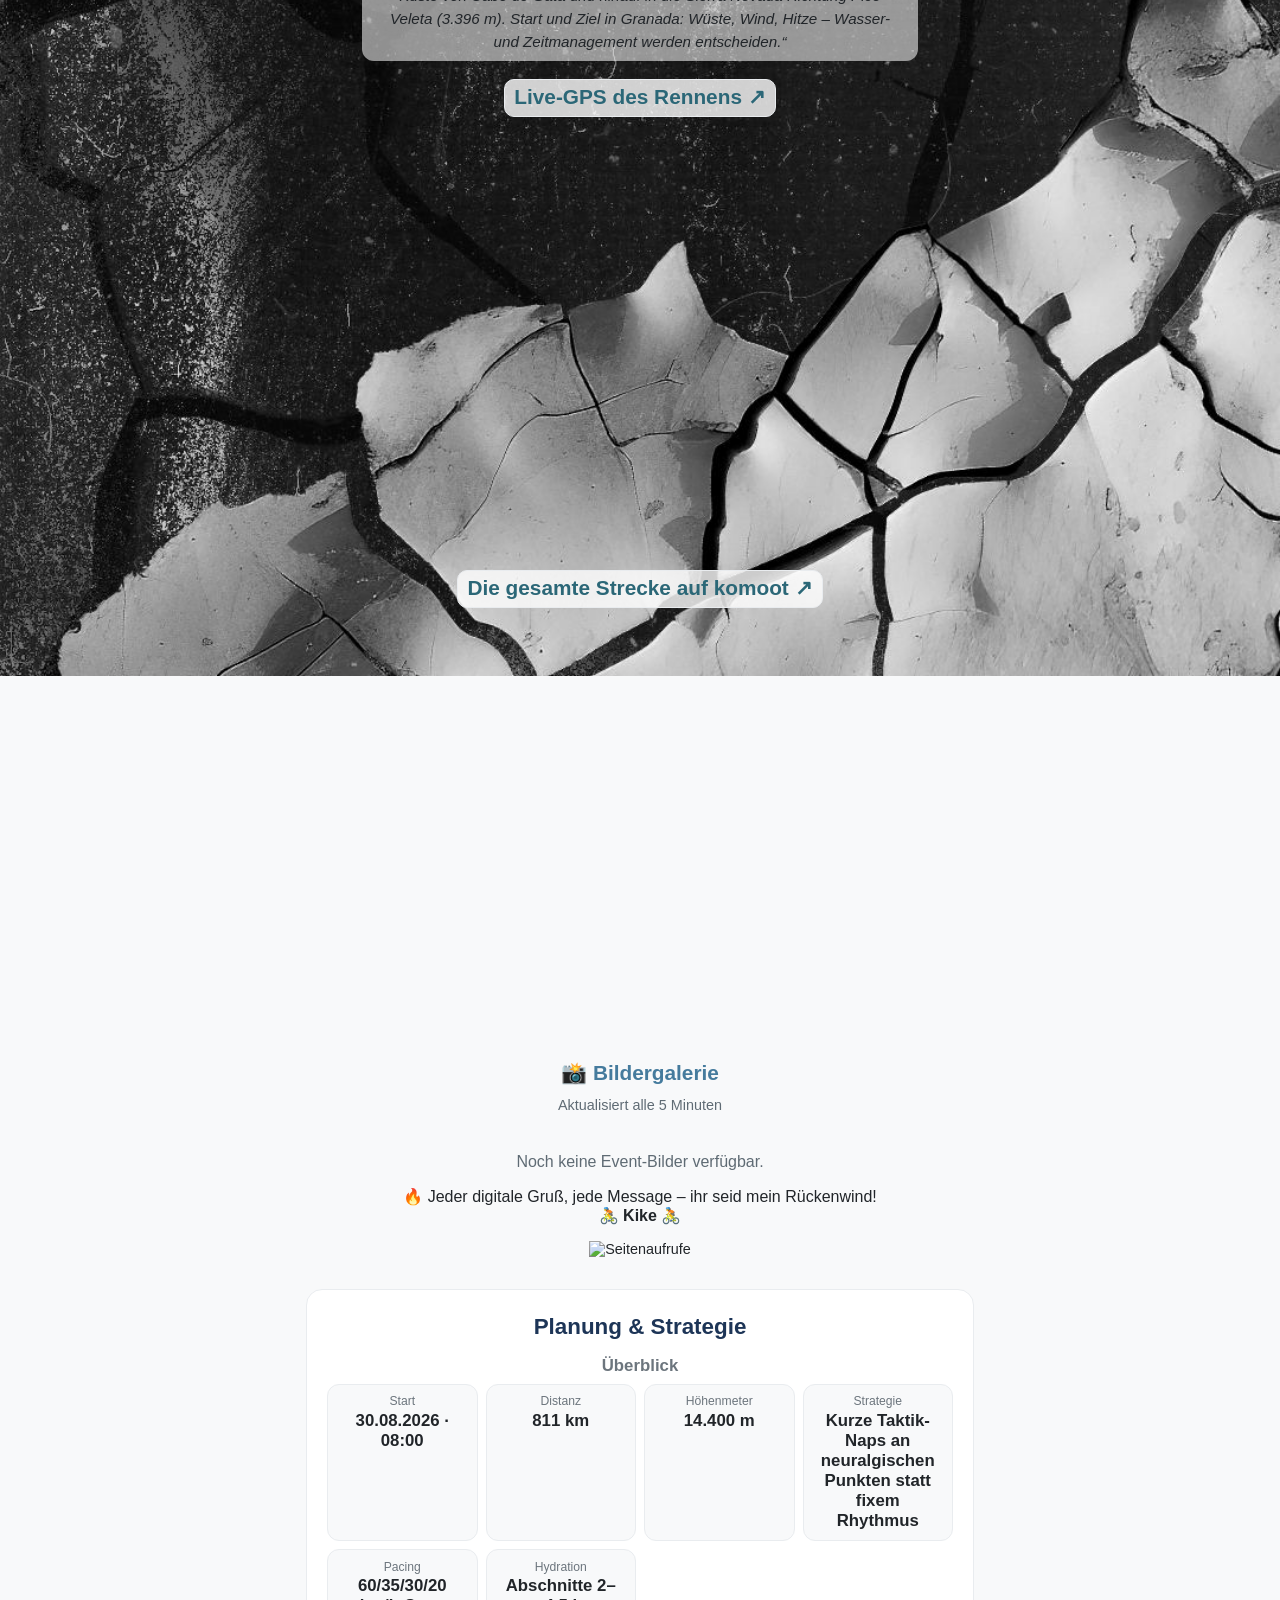
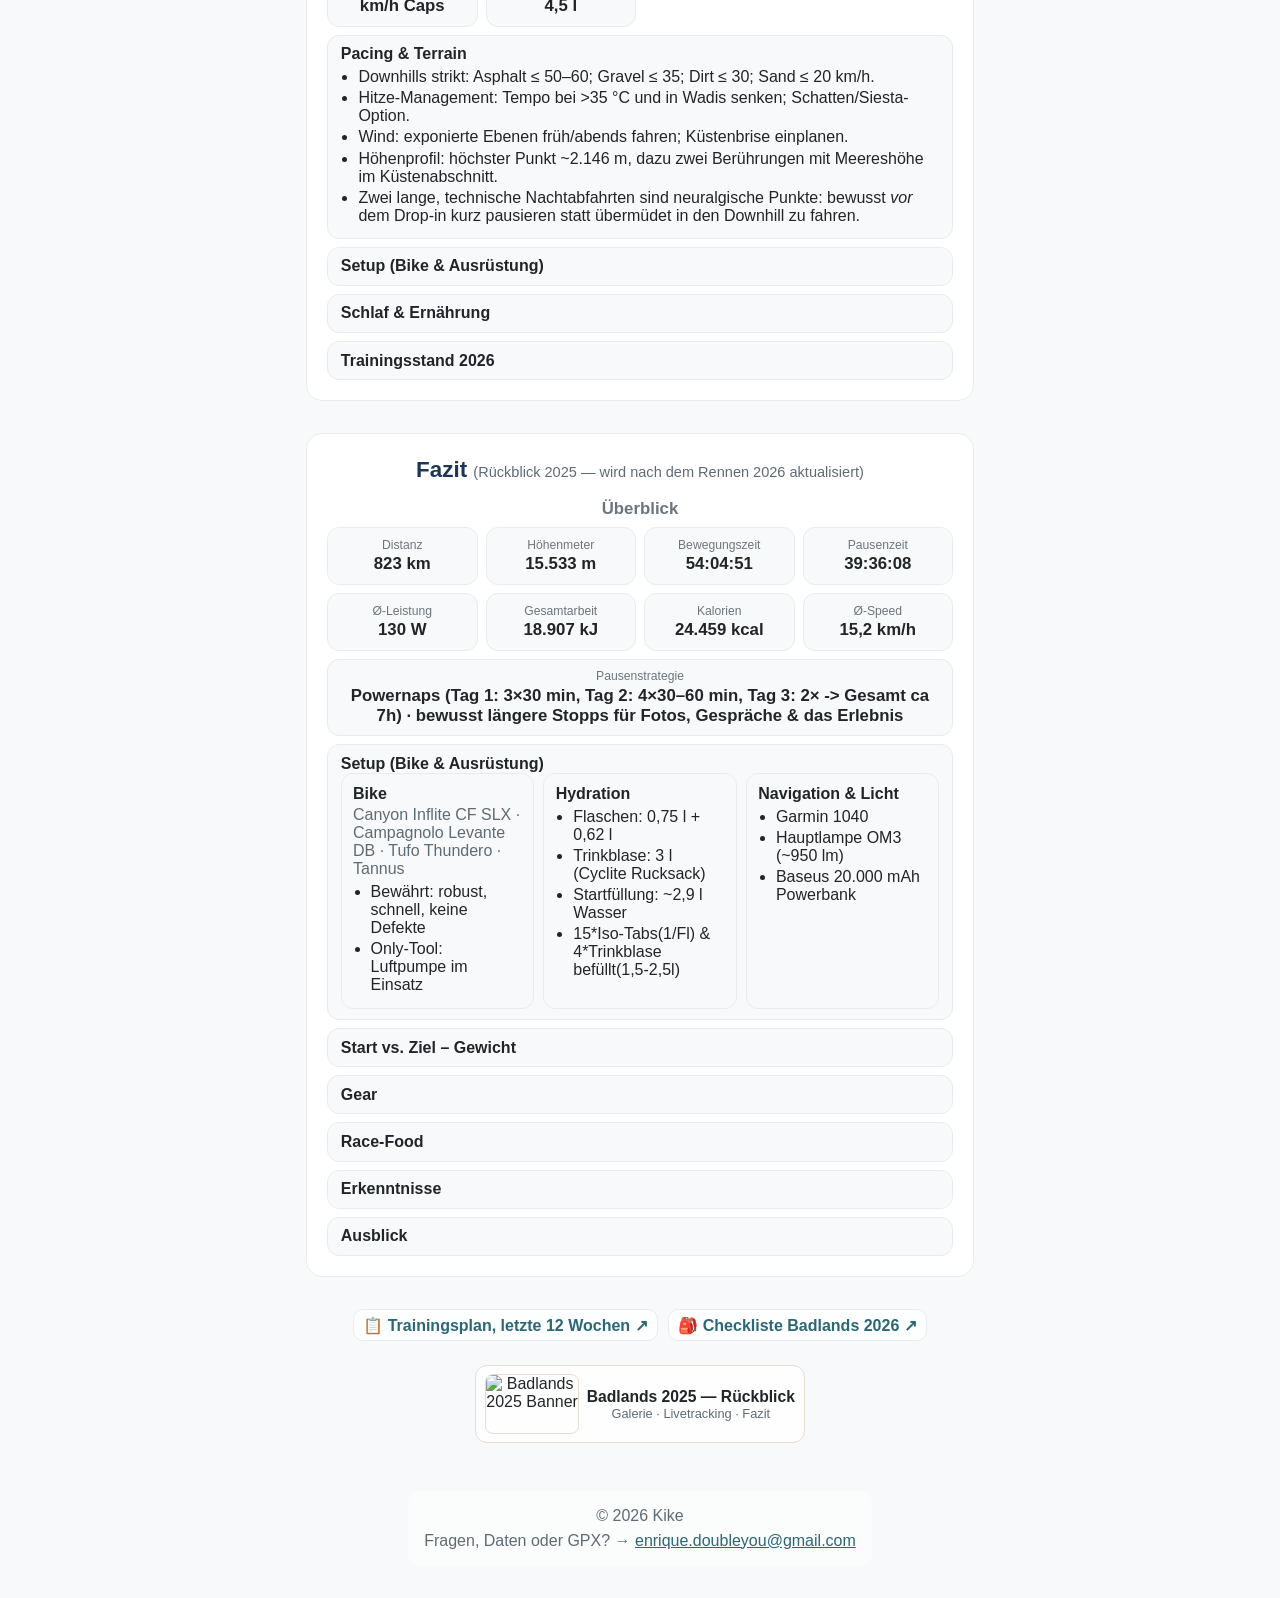
==== commit 90bd3e2c: "Add files via upload" ====
--- a/badlands-2026/index.html
+++ b/badlands-2026/index.html
@@ -84,14 +84,14 @@
   background: rgba(0, 0, 0, 0.8);
   justify-content: center;
   align-items: center;
+  touch-action: pan-y;
 }
 .lightbox img {
   max-width: 90vw;
   max-height: 90vh;
   box-shadow: 0 0 20px rgba(0,0,0,0.5);
-}
-.lightbox:target {
-  display: flex;
+  user-select: none;
+  -webkit-user-select: none;
 }
 .lightbox-close {
   position: absolute;
@@ -100,6 +100,24 @@
   color: white;
   font-size: 2em;
   text-decoration: none;
+}
+.lightbox-nav {
+  position: absolute;
+  top: 50%;
+  transform: translateY(-50%);
+  color: white;
+  font-size: 3em;
+  line-height: 1;
+  text-decoration: none;
+  padding: .1em .35em;
+  user-select: none;
+  -webkit-user-select: none;
+}
+.lightbox-nav:hover { opacity: .75; }
+.lightbox-prev { left: 8px; }
+.lightbox-next { right: 8px; }
+@media (max-width:480px){
+  .lightbox-nav{ font-size: 2.2em; }
 }
 /* === Abschluss & Ressourcen (scoped, light theme) === */
 .abschluss{--bg:#ffffff;--fg:#212529;--muted:#6c757d;--acc:#1d3557;--bd:#e9ecef;--chip:#f8f9fa}
@@ -607,12 +625,71 @@
 const noteNoImages = document.getElementById("noImages");
 const noteTs = document.getElementById("timestamp");
 const seen = new Set();
-
-function addItem(it, index){
+const items = []; // geladene Bilder in Anzeigereihenfolge
+
+// Eine gemeinsame Lightbox für alle Bilder, damit Weiter/Zurück ohne Schließen geht
+const lightbox = document.createElement("div");
+lightbox.className = "lightbox";
+lightbox.id = "shared-lightbox";
+lightbox.innerHTML = `
+  <a href="#" class="lightbox-close" aria-label="Schließen">&times;</a>
+  <a href="#" class="lightbox-nav lightbox-prev" aria-label="Vorheriges Bild">&#8249;</a>
+  <img alt="Großansicht">
+  <a href="#" class="lightbox-nav lightbox-next" aria-label="Nächstes Bild">&#8250;</a>
+`;
+document.body.appendChild(lightbox);
+const lbImg = lightbox.querySelector("img");
+let currentIndex = -1;
+
+function showAt(index){
+  if(!items.length) return;
+  currentIndex = (index + items.length) % items.length;
+  lbImg.src = fullUrl(items[currentIndex]);
+  lightbox.style.display = "flex";
+  document.body.style.overflow = "hidden";
+}
+function closeLightbox(){
+  lightbox.style.display = "none";
+  document.body.style.overflow = "";
+}
+function showNext(){ showAt(currentIndex + 1); }
+function showPrev(){ showAt(currentIndex - 1); }
+
+lightbox.querySelector(".lightbox-close").addEventListener("click", (ev)=>{ ev.preventDefault(); closeLightbox(); });
+lightbox.querySelector(".lightbox-next").addEventListener("click", (ev)=>{ ev.preventDefault(); showNext(); });
+lightbox.querySelector(".lightbox-prev").addEventListener("click", (ev)=>{ ev.preventDefault(); showPrev(); });
+lightbox.addEventListener("click", (ev)=>{ if(ev.target === lightbox) closeLightbox(); });
+
+document.addEventListener("keydown", (ev)=>{
+  if(lightbox.style.display !== "flex") return;
+  if(ev.key === "Escape") closeLightbox();
+  else if(ev.key === "ArrowRight") showNext();
+  else if(ev.key === "ArrowLeft") showPrev();
+});
+
+// Swipe: links = nächstes Bild, rechts = vorheriges Bild
+let touchStartX = null;
+lightbox.addEventListener("touchstart", (ev)=>{
+  if(ev.touches.length === 1) touchStartX = ev.touches[0].clientX;
+}, {passive:true});
+lightbox.addEventListener("touchend", (ev)=>{
+  if(touchStartX === null) return;
+  const dx = ev.changedTouches[0].clientX - touchStartX;
+  const threshold = 40;
+  if(dx > threshold) showPrev();
+  else if(dx < -threshold) showNext();
+  touchStartX = null;
+}, {passive:true});
+
+function addItem(it){
   if(!it || !it.public_id || seen.has(it.public_id)) return;
   seen.add(it.public_id);
+  items.push(it);
+  const myIndex = items.length - 1;
+
   const wrap = document.createElement("div");
-  const link = document.createElement("a"); link.href = `#img${index}`;
+  const link = document.createElement("a");
+  link.href = "#";
   const img = new Image();
   img.loading = "lazy";
   img.decoding = "async";
@@ -622,33 +699,17 @@
   wrap.appendChild(link);
   feedGrid.appendChild(wrap);
 
-  const lb = document.createElement("div");
-  lb.className = "lightbox";
-  lb.id = `img${index}`;
-  lb.innerHTML = `<a href="#" class="lightbox-close">&times;</a><img src="${fullUrl(it)}" alt="Großansicht">`;
-  document.body.appendChild(lb);
-
-  link.addEventListener("click",(ev)=>{ ev.preventDefault(); lb.style.display="flex"; document.body.style.overflow="hidden"; });
-  const closeEl = lb.querySelector(".lightbox-close");
-  closeEl.addEventListener("click",(ev)=>{ ev.preventDefault(); lb.style.display="none"; document.body.style.overflow=""; });
-  lb.addEventListener("click",(ev)=>{ if(ev.target===lb){ lb.style.display="none"; document.body.style.overflow=""; } });
-}
-document.addEventListener("keydown",(ev)=>{
-  if(ev.key==="Escape"){
-    document.querySelectorAll('.lightbox').forEach(lb=>{
-      if(lb.style.display==="flex"){ lb.style.display="none"; document.body.style.overflow=""; }
-    });
-  }
-});
+  link.addEventListener("click", (ev)=>{ ev.preventDefault(); showAt(myIndex); });
+}
 
 async function loadGallery(){
   try{
     const res = await fetch(LIST_URL, {cache:"no-store"});
     if(!res.ok) throw new Error("HTTP "+res.status);
     const data = await res.json();
-    const items = (data.resources||[]).slice().sort((a,b)=> new Date(a.created_at)-new Date(b.created_at));
-    items.forEach((it,i)=> addItem(it, i+1));
-    if(items.length){
+    const sorted = (data.resources||[]).slice().sort((a,b)=> new Date(a.created_at)-new Date(b.created_at));
+    sorted.forEach(addItem);
+    if(sorted.length){
       noteTs.textContent = "Letzte Aktualisierung: " + new Date().toLocaleString("de-DE");
       noteNoImages.style.display = "none";
     } else {
@@ -662,110 +723,6 @@
 loadGallery();
 setInterval(loadGallery, 5*60*1000);
 document.addEventListener("visibilitychange", ()=>{ if(!document.hidden) loadGallery(); });
-</script>
-
-<script>
-(async function loadPlan(){
-  let cfg=null; let lastErr=null; let usedUrl=null;
-  const usp = new URLSearchParams(location.search);
-  const planParam = usp.get('plan');
-  const debugOn = usp.get('debug') === '1';
-  const candidates = planParam ? [planParam] : ['./plan_v2.json','./plan.json','plan_v2.json','plan.json'];
-  for(const url of candidates){
-    try{
-      const res = await fetch(url, {cache:'no-store'});
-      if(!res.ok){ lastErr = new Error('HTTP '+res.status+' @ '+url); continue; }
-      cfg = await res.json(); usedUrl = url; break;
-    }catch(e){ lastErr = e; }
-  }
-  const dbg = document.createElement('div');
-  dbg.style.cssText = "position:fixed;left:8px;bottom:8px;background:#0008;color:#fff;padding:6px 8px;border-radius:8px;font:12px/1.2 system-ui;z-index:99999;display:none";
-  dbg.id = "plan-debug";
-  dbg.textContent = usedUrl ? ("plan loaded: "+usedUrl) : ("plan load FAILED: "+(lastErr && (lastErr.message||lastErr)) );
-  document.body.appendChild(dbg);
-  if(debugOn || !cfg){ dbg.style.display='block'; }
-  if(!cfg){ console.warn('plan not loaded:', lastErr); return; }
-  console.log('Loaded plan config from', usedUrl);
-  if(debugOn){ alert('plan geladen aus: '+usedUrl); }
-
-  const $ = (s, r=document)=>r.querySelector(s);
-  const $$ = (s, r=document)=>Array.from(r.querySelectorAll(s));
-
-  if(cfg.site){
-    if(cfg.site.keynote){ const kn=$(".keynote"); if(kn) kn.innerHTML=`<em>${cfg.site.keynote}</em>`; }
-    if(Array.isArray(cfg.site.keychips)){ const kc=$("#kernaussagen"); if(kc){ kc.innerHTML = cfg.site.keychips.map(ch=>`<span class="chip">${ch.label}: &nbsp;<strong>${ch.value}</strong></span>`).join(""); } }
-    if(cfg.site.team && cfg.site.team.shout){ const p=Array.from(document.querySelectorAll("p")).find(x=>x.textContent.includes("Rückenwind")); if(p){ const n=cfg.site.team.names||"🚴 Kike 🚴"; p.innerHTML=`${cfg.site.team.shout}<br><strong>${n}</strong>`; } }
-    if(cfg.site.contact && cfg.site.contact.email){
-      const fm = document.querySelector("#abschluss .footer-minor div");
-      if(fm){ fm.innerHTML = `Fragen, Daten oder GPX? → <a href="mailto:${cfg.site.contact.email}">${cfg.site.contact.email}</a>`; }
-      const fc = document.getElementById("footer-contact");
-      if(fc){ fc.innerHTML = `Fragen, Daten oder GPX? → <a href="mailto:${cfg.site.contact.email}">${cfg.site.contact.email}</a>`; }
-    }
-    if(cfg.site.badlands2025 && cfg.site.badlands2025.meta){ const span=$("#badlands2025-prev .mini-card span"); if(span) span.textContent = cfg.site.badlands2025.meta; }
-  }
-
-  const plan = $("#plan");
-  if(plan && cfg.plan){
-    if(cfg.plan.overview){
-      const bd=$("ul.badges", plan);
-      if(bd){
-        const ov=cfg.plan.overview, m=(l,v)=>v?`<li><span>${l}</span><strong>${v}</strong></li>`:"";
-        bd.innerHTML=[m("Start",ov.start),m("Distanz",ov.distanz),m("Höhenmeter",ov.hm),m("Strategie",ov.strategie),m("Pacing",ov.pacing),m("Hydration",ov.hydration)].filter(Boolean).join("");
-      }
-    }
-    const details = $$(".ab", plan);
-    if(details[0] && Array.isArray(cfg.plan.pacing_terrain)){
-      const ul=$("ul.list", details[0]); if(ul) ul.innerHTML = cfg.plan.pacing_terrain.map(t=>`<li>${t}</li>`).join("");
-    }
-    if(details[1] && cfg.plan.setup){
-      const cards = $$(".card", details[1]);
-      if(cards[0]){ const p=cards[0].querySelector("p"); if(p) p.textContent = cfg.plan.setup.bike_meta||""; const ul=cards[0].querySelector("ul.list"); if(ul) ul.innerHTML=(cfg.plan.setup.bike_points||[]).map(i=>`<li>${i}</li>`).join(""); }
-      if(cards[1]){ const ul=cards[1].querySelector("ul.list"); if(ul) ul.innerHTML=(cfg.plan.setup.hydration_points||[]).map(i=>`<li>${i}</li>`).join(""); }
-      if(cards[2]){ const ul=cards[2].querySelector("ul.list"); if(ul) ul.innerHTML=(cfg.plan.setup.nav_points||[]).map(i=>`<li>${i}</li>`).join(""); }
-      if(Array.isArray(cfg.plan.setup.media) && cfg.plan.setup.media.length){
-        let grid = details[1].querySelector(".setup-media");
-        if(!grid){
-          const h=document.createElement("h3"); h.textContent="Setup-Fotos"; details[1].appendChild(h);
-          grid=document.createElement("div"); grid.className="setup-media"; details[1].appendChild(grid);
-        }
-        const startIndex = document.querySelectorAll(".lightbox").length + 40000;
-        cfg.plan.setup.media.forEach((m,idx)=>{
-          const fig=document.createElement("figure"); const aid=`simg${startIndex+idx}`;
-          const a=document.createElement("a"); a.href="#"; const img=new Image(); img.loading="lazy"; img.decoding="async"; img.src=m.src; img.alt=m.alt||"";
-          img.addEventListener("error", ()=>{ img.style.opacity=.6; img.title = "Bild nicht gefunden: "+(m.src||""); });
-          a.appendChild(img); fig.appendChild(a);
-          if(m.caption){ const cap=document.createElement("figcaption"); cap.textContent=m.caption; fig.appendChild(cap); }
-          const lb=document.createElement("div"); lb.className="lightbox"; lb.id=aid;
-          lb.innerHTML=`<a href="#" class="lightbox-close">&times;</a><img src="${(m.src||'').replace(/&/g,'&amp;')}" alt="${(m.alt||'').replace(/"/g,'&quot;')}">`;
-          document.body.appendChild(lb);
-          a.addEventListener("click",(ev)=>{ ev.preventDefault(); lb.style.display="flex"; document.body.style.overflow="hidden"; });
-          lb.addEventListener("click",(ev)=>{ if(ev.target===lb){ lb.style.display="none"; document.body.style.overflow=""; } });
-          const closeEl=lb.querySelector(".lightbox-close"); if(closeEl){ closeEl.addEventListener("click",(ev)=>{ ev.preventDefault(); lb.style.display="none"; document.body.style.overflow=""; }); }
-          grid.appendChild(fig);
-        });
-      }
-    }
-    if(details[2] && Array.isArray(cfg.plan.sleep_nutrition)){
-      const ul=$("ul.list", details[2]); if(ul) ul.innerHTML = cfg.plan.sleep_nutrition.map(t=>`<li>${t}</li>`).join("");
-    }
-  }
-
-  const fazit=$("#abschluss");
-  if(fazit && cfg.fazit){
-    const urlShow = new URLSearchParams(location.search).get("fazit") === "1";
-    const cfgShow = (cfg.fazit && cfg.fazit.visible===true);
-    fazit.style.display = (urlShow || cfgShow) ? "" : "none";
-    const hintEl = document.getElementById("fazit-hint");
-    if(hintEl){ hintEl.style.display = urlShow ? "" : "none"; }
-    if(cfg.fazit.overview){
-      const bd=fazit.querySelector("ul.badges"), ov=cfg.fazit.overview, m=(l,v)=>`<li><span>${l}</span><strong>${v||"—"}</strong></li>`;
-      if(bd) bd.innerHTML=[m("Distanz",ov.distanz),m("Höhenmeter",ov.hm),m("Bewegungszeit",ov.bewegungszeit),m("Pausenzeit",ov.pausenzeit),m("Ø-Leistung",ov.o_leistung),m("Kalorienverbrauch",ov.kcal),m("Fett verbrannt",ov.fett)].join("");
-    }
-    if(Array.isArray(cfg.fazit.lessons)){ const ul=fazit.querySelector("details.ab:nth-of-type(1) ul.list"); if(ul) ul.innerHTML = cfg.fazit.lessons.map(t=>`<li>${t}</li>`).join(""); }
-    if(Array.isArray(cfg.fazit.setup_cards)){ const grid=fazit.querySelector("details.ab:nth-of-type(2) .grid"); if(grid) grid.innerHTML = cfg.fazit.setup_cards.map(c=>`<div class="card" role="listitem"><strong>${c.title||"Setup"}</strong><ul class="list">${(c.items||[]).map(i=>`<li>${i}</li>`).join("")}</ul></div>`).join(""); }
-    if(Array.isArray(cfg.fazit.nutrition)){ const ul=fazit.querySelector("details.ab:nth-of-type(3) ul.list"); if(ul) ul.innerHTML = cfg.fazit.nutrition.map(t=>`<li>${t}</li>`).join(""); }
-  }
-})();
 </script>
 
 <!-- Key-Facts Bubble: schließen wird gemerkt (localStorage), taucht danach nicht mehr auf -->
